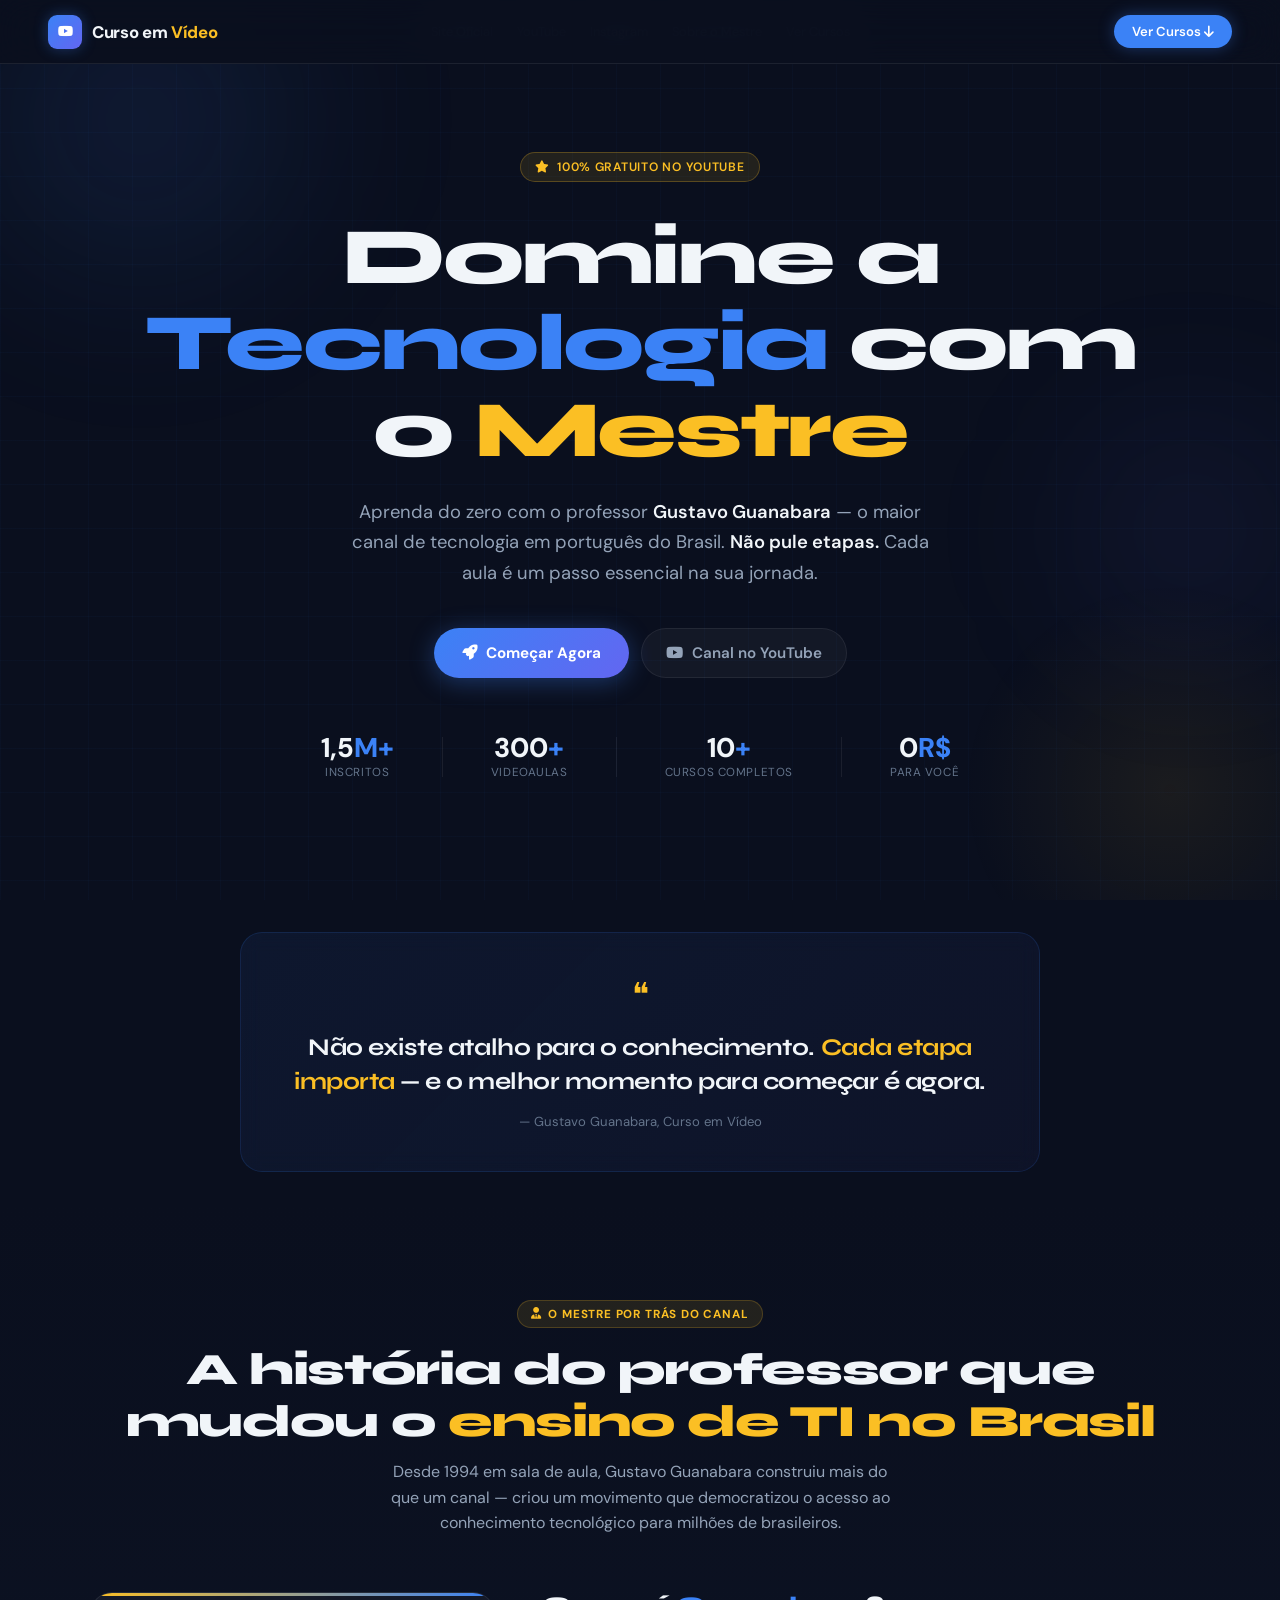
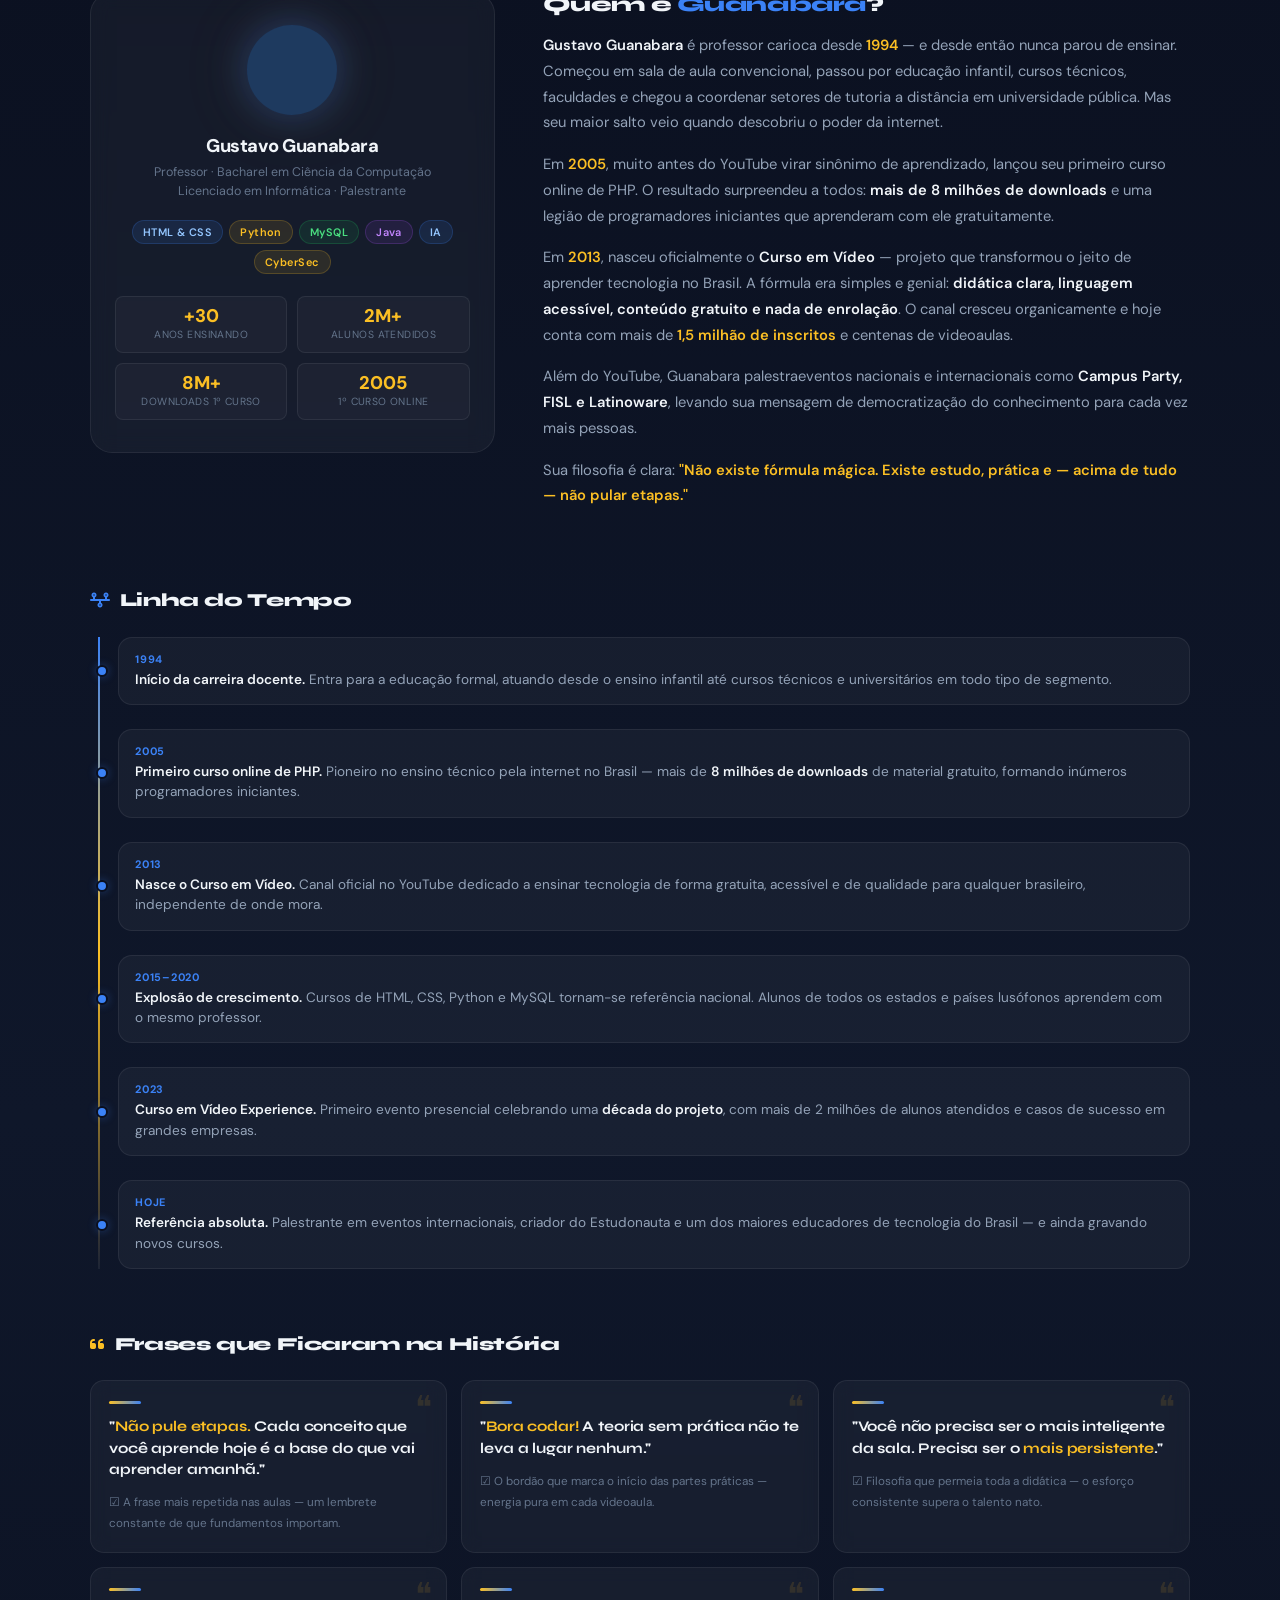
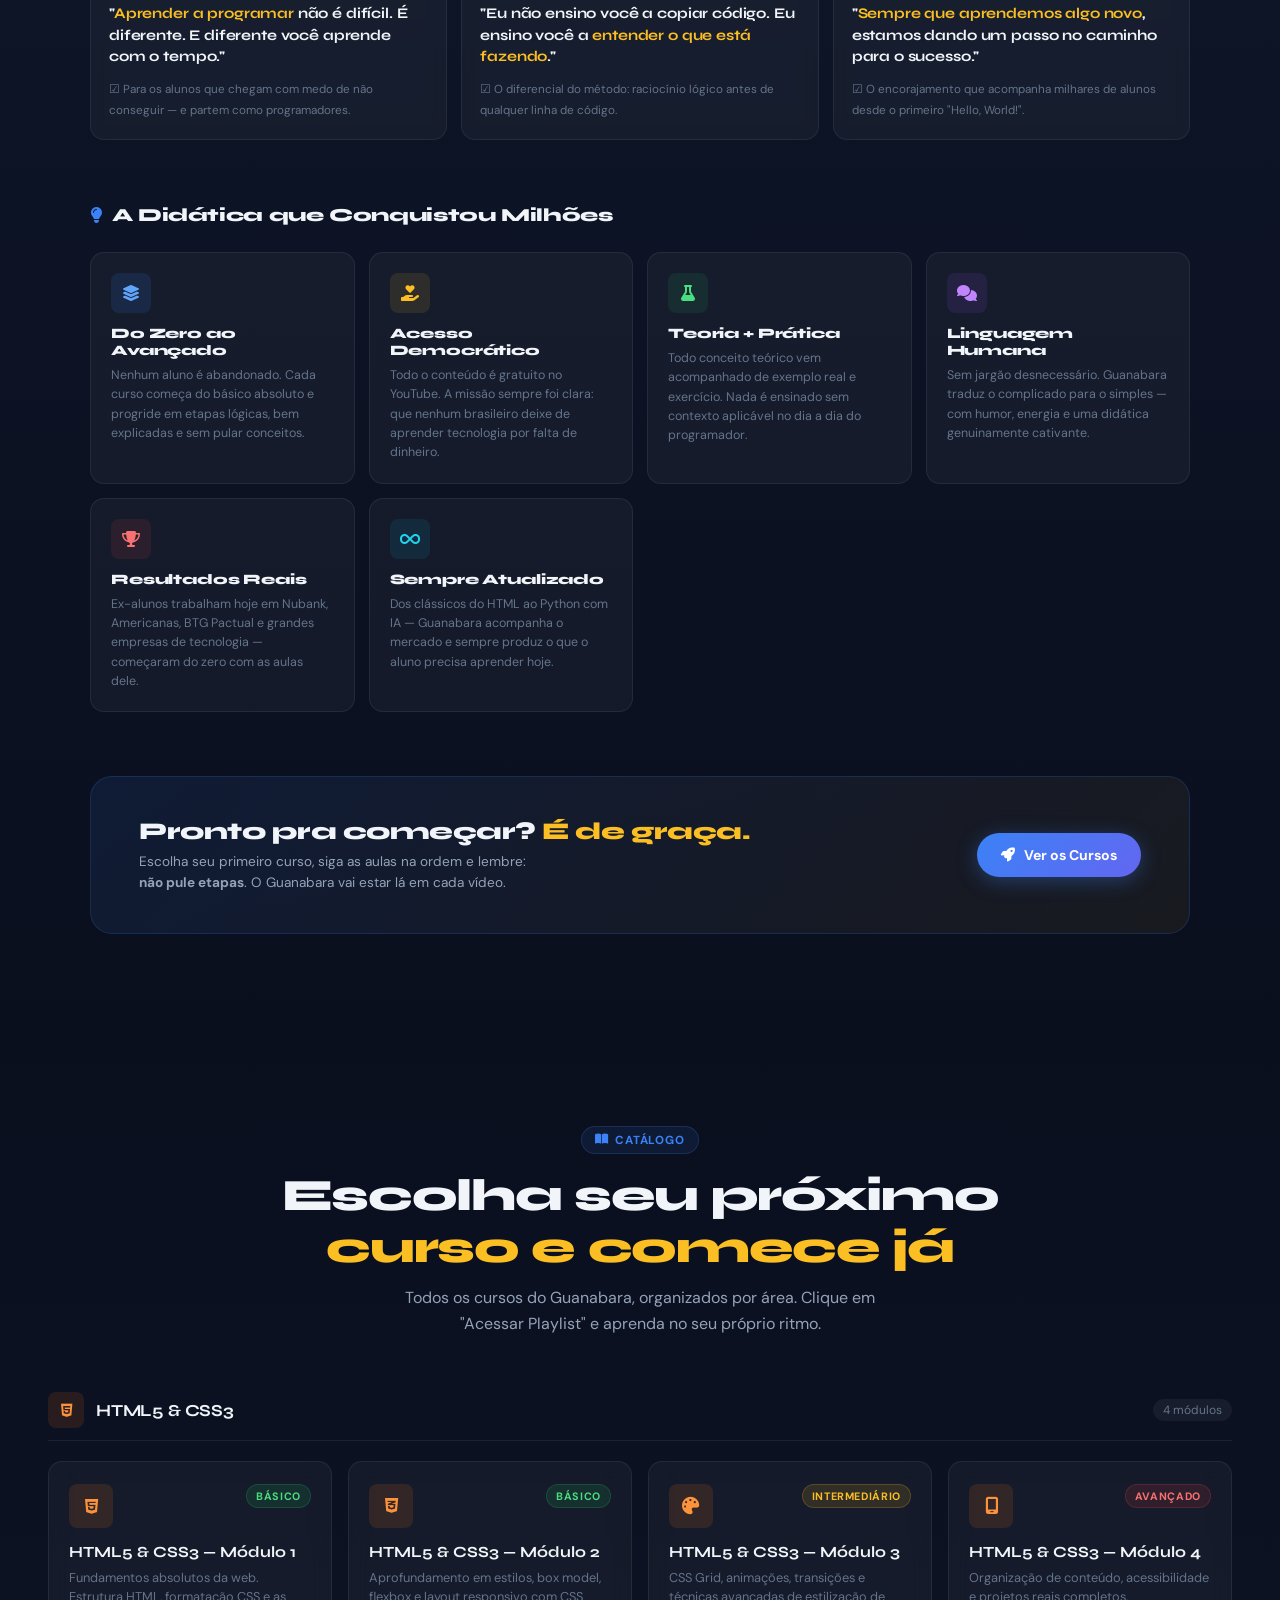
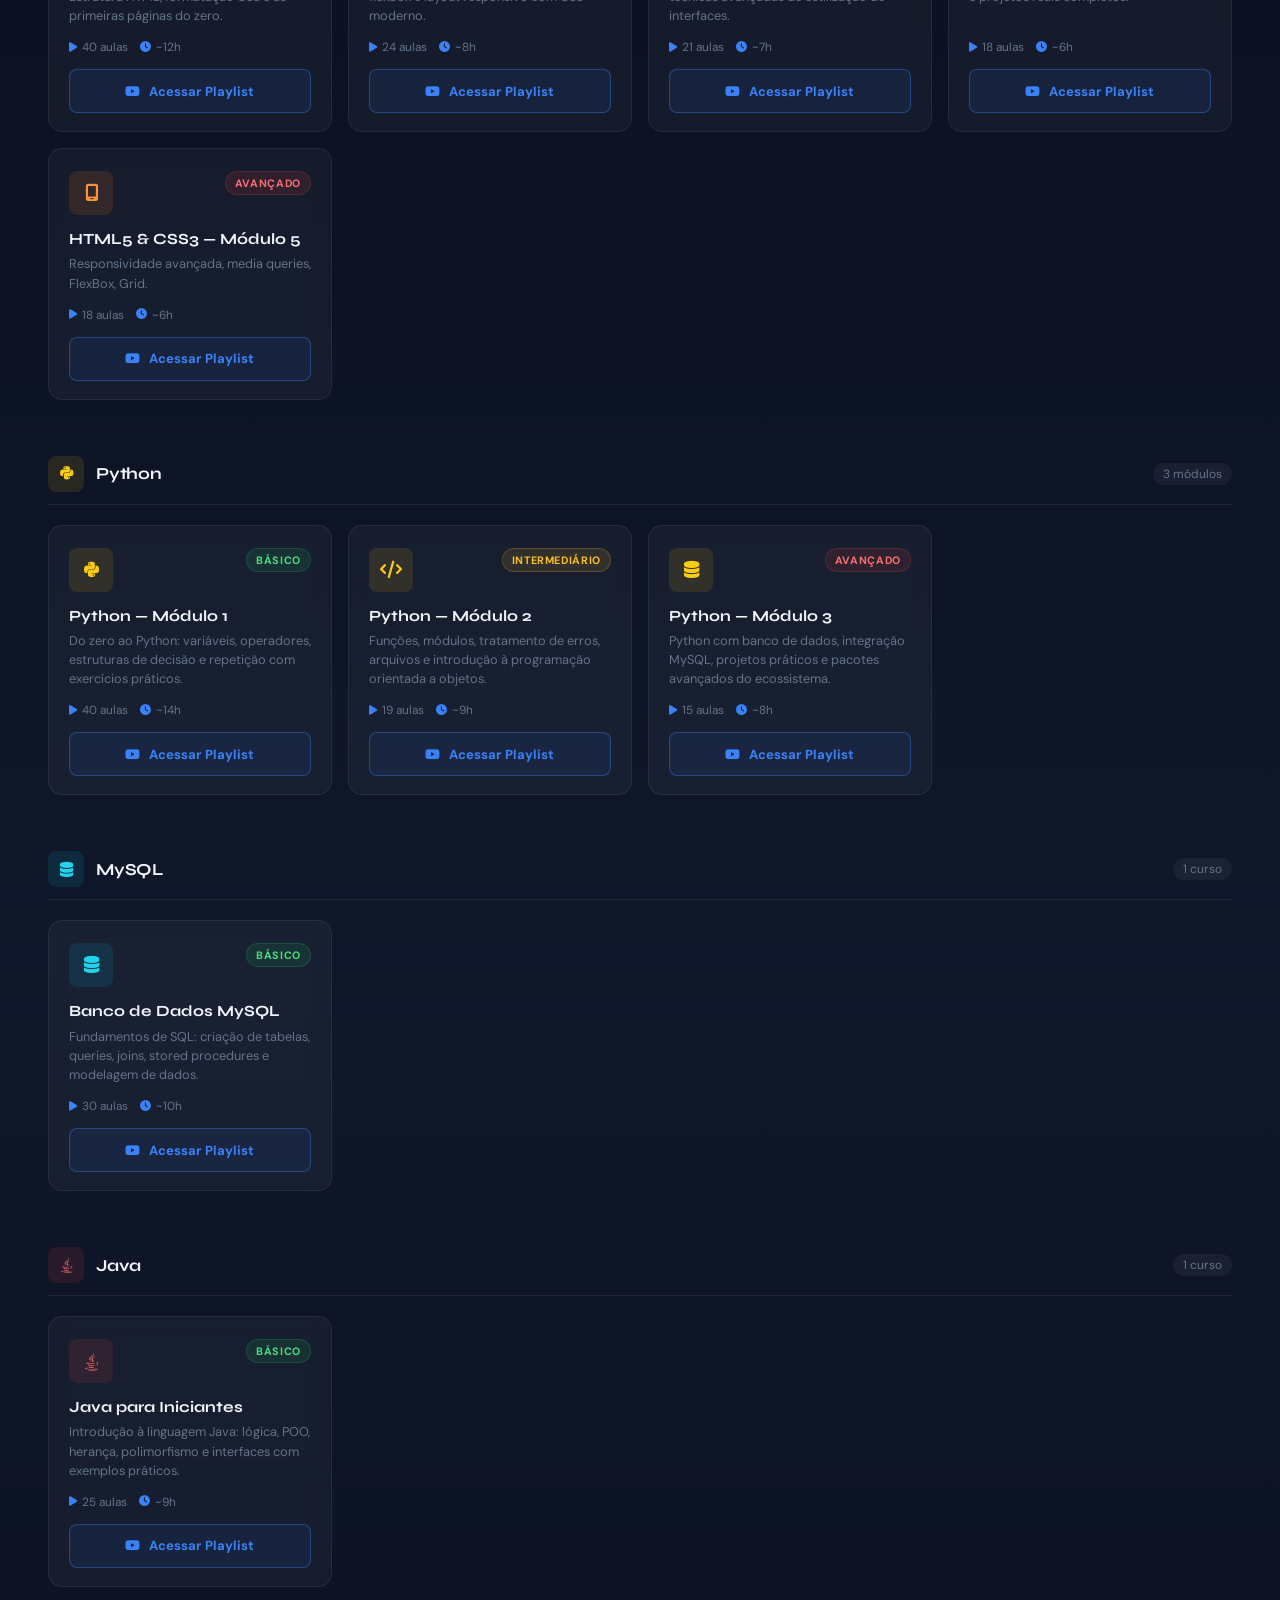
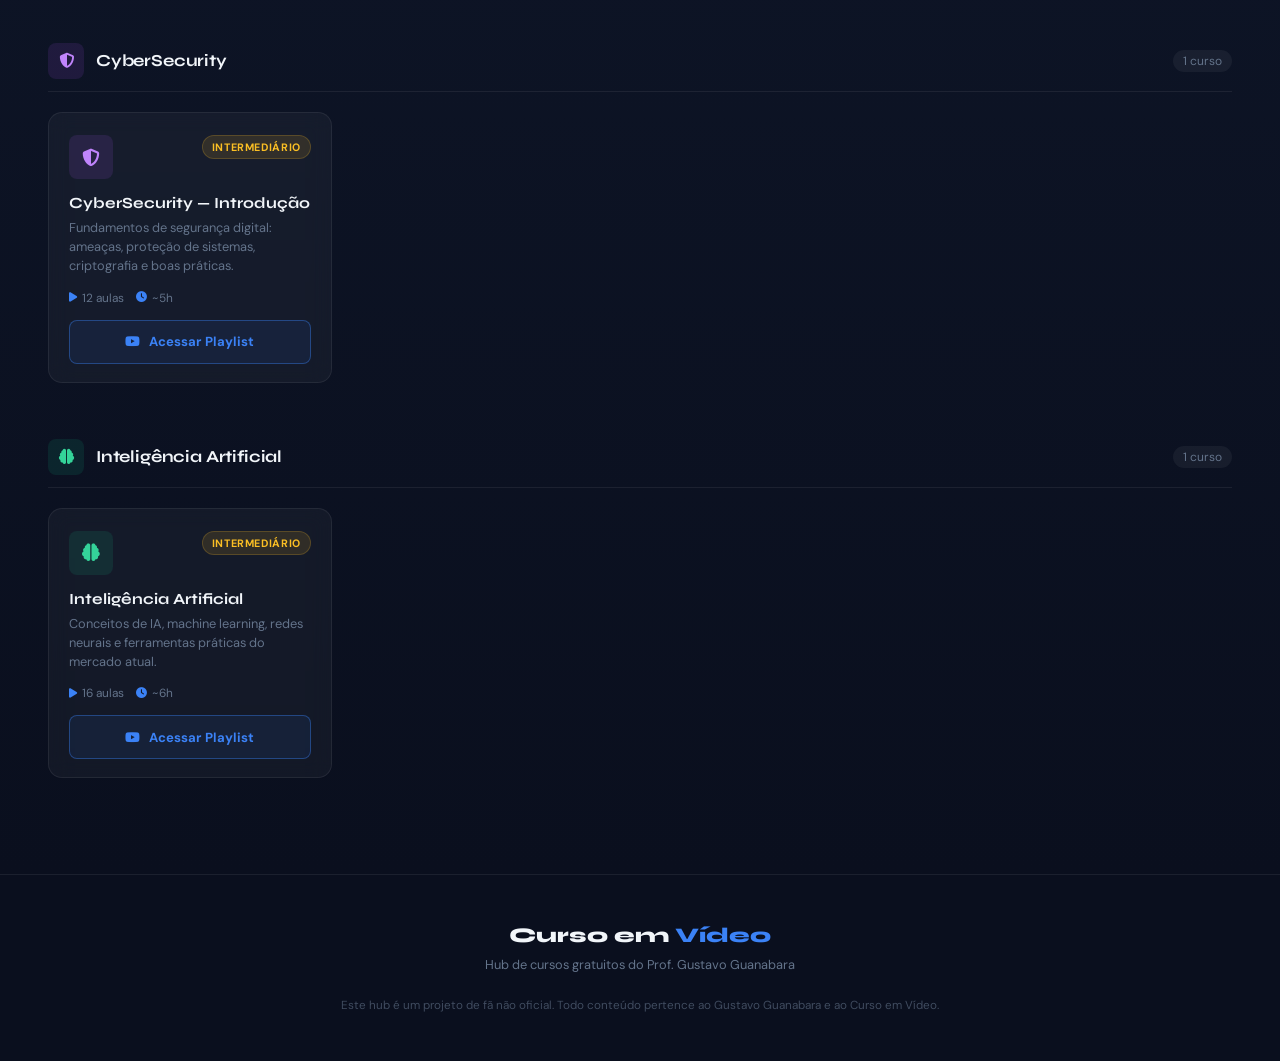
==== index.html @ 44c840dd "Gustavo Guanabara - Debug Page" ====
<!doctype html>
<html lang="pt-BR">
  <head>
    <meta charset="UTF-8" />
    <meta name="viewport" content="width=device-width, initial-scale=1.0" />
    <title>Curso em Vídeo — Gustavo Guanabara</title>
    <link
      href="https://fonts.googleapis.com/css2?family=Syne:wght@400;600;700;800&family=DM+Sans:wght@300;400;500;600&display=swap"
      rel="stylesheet"
    />
    <link
      rel="stylesheet"
      href="https://cdnjs.cloudflare.com/ajax/libs/font-awesome/6.5.0/css/all.min.css"
    />
    <link rel="stylesheet" href="guanabara.css" />
  </head>
  <body>
    <!-- ===== NAV ===== -->
    <nav role="banner" aria-label="Navegação principal">
      <div class="nav-logo" aria-label="Curso em Vídeo">
        <div class="logo-icon" aria-hidden="true">
          <i class="fa-brands fa-youtube"></i>
        </div>
        <span>Curso em <em>Vídeo</em></span>
      </div>
      <a href="#cursos" class="nav-cta" aria-label="Ver todos os cursos"
        >Ver Cursos <i class="fa-solid fa-arrow-down" aria-hidden="true"></i
      ></a>
    </nav>

    <!-- ===== HERO ===== -->
    <header class="hero" role="banner">
      <div class="orb orb-1" aria-hidden="true"></div>
      <div class="orb orb-2" aria-hidden="true"></div>

      <div class="hero-badge" aria-label="Conteúdo 100% gratuito">
        <i class="fa-solid fa-star" aria-hidden="true"></i> 100% Gratuito no
        YouTube
      </div>

      <h1 class="hero-title">
        Domine a<br />
        <span class="line-accent">Tecnologia</span> com<br />
        o <span class="line-gold">Mestre</span>
      </h1>

      <p class="hero-sub">
        Aprenda do zero com o professor <strong>Gustavo Guanabara</strong> — o
        maior canal de tecnologia em português do Brasil.
        <strong>Não pule etapas.</strong> Cada aula é um passo essencial na sua
        jornada.
      </p>

      <div class="hero-actions">
        <a
          href="#cursos"
          class="btn-primary"
          aria-label="Começar aprendizado agora"
        >
          <i class="fa-solid fa-rocket" aria-hidden="true"></i>
          Começar Agora
        </a>
        <a
          href="https://www.youtube.com/@CursoemVideo"
          target="_blank"
          rel="noopener noreferrer"
          class="btn-ghost"
          aria-label="Visitar canal no YouTube"
        >
          <i class="fa-brands fa-youtube" aria-hidden="true"></i>
          Canal no YouTube
        </a>
      </div>

      <div class="hero-stats" aria-label="Estatísticas do canal">
        <div class="stat">
          <span class="stat-num">1,5<span>M+</span></span>
          <span class="stat-label">Inscritos</span>
        </div>
        <div class="stat-divider" aria-hidden="true"></div>
        <div class="stat">
          <span class="stat-num">300<span>+</span></span>
          <span class="stat-label">Videoaulas</span>
        </div>
        <div class="stat-divider" aria-hidden="true"></div>
        <div class="stat">
          <span class="stat-num">10<span>+</span></span>
          <span class="stat-label">Cursos completos</span>
        </div>
        <div class="stat-divider" aria-hidden="true"></div>
        <div class="stat">
          <span class="stat-num">0<span>R$</span></span>
          <span class="stat-label">Para você</span>
        </div>
      </div>
    </header>

    <!-- ===== QUOTE ===== -->
    <section class="quote-section" aria-label="Citação inspiradora">
      <div class="quote-card reveal">
        <span class="quote-icon" aria-hidden="true">❝</span>
        <p class="quote-text">
          Não existe atalho para o conhecimento. <em>Cada etapa importa</em> — e
          o melhor momento para começar é agora.
        </p>
        <span class="quote-author">— Gustavo Guanabara, Curso em Vídeo</span>
      </div>
    </section>

    <!-- ===== SOBRE O MESTRE ===== -->
    <section
      id="sobre"
      class="sobre-section"
      aria-label="Sobre o Professor Gustavo Guanabara"
    >
      <div class="sobre-wrapper">
        <header class="section-header">
          <div class="section-tag section-tag-gold reveal">
            <i class="fa-solid fa-user-tie"></i> O Mestre por Trás do Canal
          </div>
          <h2 class="section-title reveal">
            A história do professor que<br />mudou o
            <em>ensino de TI no Brasil</em>
          </h2>
          <p class="section-desc reveal">
            Desde 1994 em sala de aula, Gustavo Guanabara construiu mais do que
            um canal — criou um movimento que democratizou o acesso ao
            conhecimento tecnológico para milhões de brasileiros.
          </p>
        </header>

        <!-- BIO GRID -->
        <div class="bio-grid">
          <div class="avatar-card reveal">
            <div class="avatar-circle" aria-hidden="true">
              <img
                src="https://avatars.githubusercontent.com/u/66076428?v=4"
                alt="Gustavo Guanabara"
                style="
                  width: 100%;
                  height: 100%;
                  object-fit: cover;
                  border-radius: 50%;
                  display: block;
                "
                onerror="
                  this.style.display = 'none';
                  this.parentElement.style.background = '#1e3a5f';
                "
              />
            </div>
            <div class="avatar-name">Gustavo Guanabara</div>
            <div class="avatar-role">
              Professor · Bacharel em Ciência da Computação<br />Licenciado em
              Informática · Palestrante
            </div>
            <div class="avatar-tags">
              <span class="tag-pill tag-blue">HTML &amp; CSS</span>
              <span class="tag-pill tag-gold">Python</span>
              <span class="tag-pill tag-green">MySQL</span>
              <span class="tag-pill tag-purple">Java</span>
              <span class="tag-pill tag-blue">IA</span>
              <span class="tag-pill tag-gold">CyberSec</span>
            </div>
            <div class="avatar-stats">
              <div class="astat">
                <div class="astat-num">+30</div>
                <div class="astat-label">anos ensinando</div>
              </div>
              <div class="astat">
                <div class="astat-num">2M+</div>
                <div class="astat-label">alunos atendidos</div>
              </div>
              <div class="astat">
                <div class="astat-num">8M+</div>
                <div class="astat-label">downloads 1º curso</div>
              </div>
              <div class="astat">
                <div class="astat-num">2005</div>
                <div class="astat-label">1º curso online</div>
              </div>
            </div>
          </div>

          <div class="bio-text reveal reveal-delay-1">
            <h3>Quem é <span>Guanabara</span>?</h3>
            <p>
              <strong>Gustavo Guanabara</strong> é professor carioca desde
              <em>1994</em> — e desde então nunca parou de ensinar. Começou em
              sala de aula convencional, passou por educação infantil, cursos
              técnicos, faculdades e chegou a coordenar setores de tutoria a
              distância em universidade pública. Mas seu maior salto veio quando
              descobriu o poder da internet.
            </p>
            <p>
              Em <em>2005</em>, muito antes do YouTube virar sinônimo de
              aprendizado, lançou seu primeiro curso online de PHP. O resultado
              surpreendeu a todos:
              <strong>mais de 8 milhões de downloads</strong> e uma legião de
              programadores iniciantes que aprenderam com ele gratuitamente.
            </p>
            <p>
              Em <em>2013</em>, nasceu oficialmente o
              <strong>Curso em Vídeo</strong> — projeto que transformou o jeito
              de aprender tecnologia no Brasil. A fórmula era simples e genial:
              <strong
                >didática clara, linguagem acessível, conteúdo gratuito e nada
                de enrolação</strong
              >. O canal cresceu organicamente e hoje conta com mais de
              <em>1,5 milhão de inscritos</em> e centenas de videoaulas.
            </p>
            <p>
              Além do YouTube, Guanabara palestraeventos nacionais e
              internacionais como
              <strong>Campus Party, FISL e Latinoware</strong>, levando sua
              mensagem de democratização do conhecimento para cada vez mais
              pessoas.
            </p>
            <p>
              Sua filosofia é clara:
              <em
                >"Não existe fórmula mágica. Existe estudo, prática e — acima de
                tudo — não pular etapas."</em
              >
            </p>
          </div>
        </div>

        <!-- TIMELINE -->
        <h3 class="sub-title reveal">
          <i class="fa-solid fa-timeline" style="color: var(--primary)"></i>
          Linha do Tempo
        </h3>
        <div class="timeline">
          <div class="tl-item reveal reveal-delay-1">
            <div class="tl-year">1994</div>
            <div class="tl-text">
              <strong>Início da carreira docente.</strong> Entra para a educação
              formal, atuando desde o ensino infantil até cursos técnicos e
              universitários em todo tipo de segmento.
            </div>
          </div>
          <div class="tl-item reveal reveal-delay-2">
            <div class="tl-year">2005</div>
            <div class="tl-text">
              <strong>Primeiro curso online de PHP.</strong> Pioneiro no ensino
              técnico pela internet no Brasil — mais de
              <strong>8 milhões de downloads</strong> de material gratuito,
              formando inúmeros programadores iniciantes.
            </div>
          </div>
          <div class="tl-item reveal reveal-delay-3">
            <div class="tl-year">2013</div>
            <div class="tl-text">
              <strong>Nasce o Curso em Vídeo.</strong> Canal oficial no YouTube
              dedicado a ensinar tecnologia de forma gratuita, acessível e de
              qualidade para qualquer brasileiro, independente de onde mora.
            </div>
          </div>
          <div class="tl-item reveal reveal-delay-4">
            <div class="tl-year">2015–2020</div>
            <div class="tl-text">
              <strong>Explosão de crescimento.</strong> Cursos de HTML, CSS,
              Python e MySQL tornam-se referência nacional. Alunos de todos os
              estados e países lusófonos aprendem com o mesmo professor.
            </div>
          </div>
          <div class="tl-item reveal reveal-delay-5">
            <div class="tl-year">2023</div>
            <div class="tl-text">
              <strong>Curso em Vídeo Experience.</strong> Primeiro evento
              presencial celebrando uma <strong>década do projeto</strong>, com
              mais de 2 milhões de alunos atendidos e casos de sucesso em
              grandes empresas.
            </div>
          </div>
          <div class="tl-item reveal">
            <div class="tl-year">Hoje</div>
            <div class="tl-text">
              <strong>Referência absoluta.</strong> Palestrante em eventos
              internacionais, criador do Estudonauta e um dos maiores educadores
              de tecnologia do Brasil — e ainda gravando novos cursos.
            </div>
          </div>
        </div>

        <!-- FRASES ICÔNICAS -->
        <h3 class="sub-title reveal">
          <i class="fa-solid fa-quote-left" style="color: var(--accent)"></i>
          Frases que Ficaram na História
        </h3>
        <div class="quotes-grid">
          <div class="quote-block reveal reveal-delay-1">
            <div class="quote-bar"></div>
            <p class="qtext">
              "<em>Não pule etapas.</em> Cada conceito que você aprende hoje é a
              base do que vai aprender amanhã."
            </p>
            <span class="qcontext"
              >☑ A frase mais repetida nas aulas — um lembrete constante de que
              fundamentos importam.</span
            >
          </div>
          <div class="quote-block reveal reveal-delay-2">
            <div class="quote-bar"></div>
            <p class="qtext">
              "<em>Bora codar!</em> A teoria sem prática não te leva a lugar
              nenhum."
            </p>
            <span class="qcontext"
              >☑ O bordão que marca o início das partes práticas — energia pura
              em cada videoaula.</span
            >
          </div>
          <div class="quote-block reveal reveal-delay-3">
            <div class="quote-bar"></div>
            <p class="qtext">
              "Você não precisa ser o mais inteligente da sala. Precisa ser o
              <em>mais persistente</em>."
            </p>
            <span class="qcontext"
              >☑ Filosofia que permeia toda a didática — o esforço consistente
              supera o talento nato.</span
            >
          </div>
          <div class="quote-block reveal reveal-delay-4">
            <div class="quote-bar"></div>
            <p class="qtext">
              "<em>Aprender a programar</em> não é difícil. É diferente. E
              diferente você aprende com o tempo."
            </p>
            <span class="qcontext"
              >☑ Para os alunos que chegam com medo de não conseguir — e partem
              como programadores.</span
            >
          </div>
          <div class="quote-block reveal reveal-delay-5">
            <div class="quote-bar"></div>
            <p class="qtext">
              "Eu não ensino você a copiar código. Eu ensino você a
              <em>entender o que está fazendo</em>."
            </p>
            <span class="qcontext"
              >☑ O diferencial do método: raciocínio lógico antes de qualquer
              linha de código.</span
            >
          </div>
          <div class="quote-block reveal">
            <div class="quote-bar"></div>
            <p class="qtext">
              "<em>Sempre que aprendemos algo novo</em>, estamos dando um passo
              no caminho para o sucesso."
            </p>
            <span class="qcontext"
              >☑ O encorajamento que acompanha milhares de alunos desde o
              primeiro "Hello, World!".</span
            >
          </div>
        </div>

        <!-- FILOSOFIA / PILARES -->
        <h3 class="sub-title reveal">
          <i class="fa-solid fa-lightbulb" style="color: var(--primary)"></i> A
          Didática que Conquistou Milhões
        </h3>
        <div class="filo-grid">
          <div class="filo-card reveal reveal-delay-1">
            <div class="filo-icon" style="background: rgba(59, 130, 246, 0.12)">
              <i class="fa-solid fa-layer-group" style="color: #60a5fa"></i>
            </div>
            <h4>Do Zero ao Avançado</h4>
            <p>
              Nenhum aluno é abandonado. Cada curso começa do básico absoluto e
              progride em etapas lógicas, bem explicadas e sem pular conceitos.
            </p>
          </div>
          <div class="filo-card reveal reveal-delay-2">
            <div class="filo-icon" style="background: rgba(251, 191, 36, 0.1)">
              <i
                class="fa-solid fa-hand-holding-heart"
                style="color: var(--accent)"
              ></i>
            </div>
            <h4>Acesso Democrático</h4>
            <p>
              Todo o conteúdo é gratuito no YouTube. A missão sempre foi clara:
              que nenhum brasileiro deixe de aprender tecnologia por falta de
              dinheiro.
            </p>
          </div>
          <div class="filo-card reveal reveal-delay-3">
            <div class="filo-icon" style="background: rgba(34, 197, 94, 0.1)">
              <i class="fa-solid fa-flask" style="color: #4ade80"></i>
            </div>
            <h4>Teoria + Prática</h4>
            <p>
              Todo conceito teórico vem acompanhado de exemplo real e exercício.
              Nada é ensinado sem contexto aplicável no dia a dia do
              programador.
            </p>
          </div>
          <div class="filo-card reveal reveal-delay-4">
            <div class="filo-icon" style="background: rgba(168, 85, 247, 0.1)">
              <i class="fa-solid fa-comments" style="color: #c084fc"></i>
            </div>
            <h4>Linguagem Humana</h4>
            <p>
              Sem jargão desnecessário. Guanabara traduz o complicado para o
              simples — com humor, energia e uma didática genuinamente
              cativante.
            </p>
          </div>
          <div class="filo-card reveal reveal-delay-5">
            <div class="filo-icon" style="background: rgba(239, 68, 68, 0.1)">
              <i class="fa-solid fa-trophy" style="color: #f87171"></i>
            </div>
            <h4>Resultados Reais</h4>
            <p>
              Ex-alunos trabalham hoje em Nubank, Americanas, BTG Pactual e
              grandes empresas de tecnologia — começaram do zero com as aulas
              dele.
            </p>
          </div>
          <div class="filo-card reveal">
            <div class="filo-icon" style="background: rgba(6, 182, 212, 0.1)">
              <i class="fa-solid fa-infinity" style="color: #22d3ee"></i>
            </div>
            <h4>Sempre Atualizado</h4>
            <p>
              Dos clássicos do HTML ao Python com IA — Guanabara acompanha o
              mercado e sempre produz o que o aluno precisa aprender hoje.
            </p>
          </div>
        </div>

        <!-- CTA STRIP -->
        <div class="cta-strip reveal">
          <div class="cta-strip-text">
            <h3>Pronto pra começar? <em>É de graça.</em></h3>
            <p>
              Escolha seu primeiro curso, siga as aulas na ordem e lembre:
              <strong>não pule etapas</strong>. O Guanabara vai estar lá em cada
              vídeo.
            </p>
          </div>
          <a href="#cursos" class="btn-cta">
            <i class="fa-solid fa-rocket"></i> Ver os Cursos
          </a>
        </div>
      </div>
    </section>

    <!-- ===== CURSOS ===== -->
    <main id="cursos" role="main">
      <section class="categories-section" aria-label="Catálogo de cursos">
        <div class="section-wrapper">
          <header class="section-header reveal">
            <div class="section-tag" aria-hidden="true">
              <i class="fa-solid fa-book-open"></i> Catálogo
            </div>
            <h2 class="section-title">
              Escolha seu próximo<br /><em>curso e comece já</em>
            </h2>
            <p class="section-desc">
              Todos os cursos do Guanabara, organizados por área. Clique em
              "Acessar Playlist" e aprenda no seu próprio ritmo.
            </p>
          </header>

          <!-- HTML & CSS -->
          <article
            class="category-group reveal"
            aria-label="Cursos de HTML5 e CSS3"
          >
            <div class="cat-header">
              <div
                class="cat-icon-wrap"
                style="background: rgba(249, 115, 22, 0.12)"
                aria-hidden="true"
              >
                <i class="fa-brands fa-html5" style="color: #fb923c"></i>
              </div>
              <span class="cat-name">HTML5 &amp; CSS3</span>
              <span class="cat-count">4 módulos</span>
            </div>
            <div class="courses-grid" role="list">
              <article
                class="course-card reveal reveal-delay-1"
                role="listitem"
              >
                <div class="card-top">
                  <div
                    class="card-icon"
                    style="background: rgba(249, 115, 22, 0.12)"
                    aria-hidden="true"
                  >
                    <i class="fa-brands fa-html5" style="color: #fb923c"></i>
                  </div>
                  <span
                    class="level-badge level-basico"
                    aria-label="Nível: Básico"
                    >Básico</span
                  >
                </div>
                <div class="card-body">
                  <h3 class="card-title">HTML5 &amp; CSS3 — Módulo 1</h3>
                  <p class="card-desc">
                    Fundamentos absolutos da web. Estrutura HTML, formatação CSS
                    e as primeiras páginas do zero.
                  </p>
                </div>
                <div class="card-meta">
                  <span class="meta-item"
                    ><i class="fa-solid fa-play" aria-hidden="true"></i> 40
                    aulas</span
                  ><span class="meta-item"
                    ><i class="fa-solid fa-clock" aria-hidden="true"></i>
                    ~12h</span
                  >
                </div>
                <a
                  href="https://www.youtube.com/playlist?list=PLHz_AreHm4dkZ9-atkcmcBaMZdmLHft8n"
                  target="_blank"
                  rel="noopener noreferrer"
                  class="btn-playlist"
                  aria-label="Acessar playlist módulo 1 HTML5 CSS3"
                  ><i class="fa-brands fa-youtube" aria-hidden="true"></i>
                  Acessar Playlist</a
                >
              </article>
              <article
                class="course-card reveal reveal-delay-2"
                role="listitem"
              >
                <div class="card-top">
                  <div
                    class="card-icon"
                    style="background: rgba(249, 115, 22, 0.12)"
                    aria-hidden="true"
                  >
                    <i class="fa-brands fa-css3-alt" style="color: #fb923c"></i>
                  </div>
                  <span class="level-badge level-basico">Básico</span>
                </div>
                <div class="card-body">
                  <h3 class="card-title">HTML5 &amp; CSS3 — Módulo 2</h3>
                  <p class="card-desc">
                    Aprofundamento em estilos, box model, flexbox e layout
                    responsivo com CSS moderno.
                  </p>
                </div>
                <div class="card-meta">
                  <span class="meta-item"
                    ><i class="fa-solid fa-play" aria-hidden="true"></i> 24
                    aulas</span
                  ><span class="meta-item"
                    ><i class="fa-solid fa-clock" aria-hidden="true"></i>
                    ~8h</span
                  >
                </div>
                <a
                  href="https://www.youtube.com/playlist?list=PLHz_AreHm4dlUpEXkY1AyVLQGcpSgVF8s"
                  target="_blank"
                  rel="noopener noreferrer"
                  class="btn-playlist"
                  ><i class="fa-brands fa-youtube" aria-hidden="true"></i>
                  Acessar Playlist</a
                >
              </article>
              <article
                class="course-card reveal reveal-delay-3"
                role="listitem"
              >
                <div class="card-top">
                  <div
                    class="card-icon"
                    style="background: rgba(249, 115, 22, 0.12)"
                    aria-hidden="true"
                  >
                    <i class="fa-solid fa-palette" style="color: #fb923c"></i>
                  </div>
                  <span class="level-badge level-intermediario"
                    >Intermediário</span
                  >
                </div>
                <div class="card-body">
                  <h3 class="card-title">HTML5 &amp; CSS3 — Módulo 3</h3>
                  <p class="card-desc">
                    CSS Grid, animações, transições e técnicas avançadas de
                    estilização de interfaces.
                  </p>
                </div>
                <div class="card-meta">
                  <span class="meta-item"
                    ><i class="fa-solid fa-play" aria-hidden="true"></i> 21
                    aulas</span
                  ><span class="meta-item"
                    ><i class="fa-solid fa-clock" aria-hidden="true"></i>
                    ~7h</span
                  >
                </div>
                <a
                  href="https://www.youtube.com/playlist?list=PLHz_AreHm4dmcAviDwiGgHbeEJToxbOpZ"
                  target="_blank"
                  rel="noopener noreferrer"
                  class="btn-playlist"
                  ><i class="fa-brands fa-youtube" aria-hidden="true"></i>
                  Acessar Playlist</a
                >
              </article>
              <article
                class="course-card reveal reveal-delay-4"
                role="listitem"
              >
                <div class="card-top">
                  <div
                    class="card-icon"
                    style="background: rgba(249, 115, 22, 0.12)"
                    aria-hidden="true"
                  >
                    <i
                      class="fa-solid fa-mobile-screen"
                      style="color: #fb923c"
                    ></i>
                  </div>
                  <span class="level-badge level-avancado">Avançado</span>
                </div>
                <div class="card-body">
                  <h3 class="card-title">HTML5 &amp; CSS3 — Módulo 4</h3>
                  <p class="card-desc">
                    Organização de conteúdo, acessibilidade e projetos reais
                    completos.
                  </p>
                </div>
                <div class="card-meta">
                  <span class="meta-item"
                    ><i class="fa-solid fa-play" aria-hidden="true"></i> 18
                    aulas</span
                  ><span class="meta-item"
                    ><i class="fa-solid fa-clock" aria-hidden="true"></i>
                    ~6h</span
                  >
                </div>
                <a
                  href="https://www.youtube.com/playlist?list=PLHz_AreHm4dkcVCk2Bn_fdVQ81Fkrh6WT"
                  target="_blank"
                  rel="noopener noreferrer"
                  class="btn-playlist"
                  ><i class="fa-brands fa-youtube" aria-hidden="true"></i>
                  Acessar Playlist</a
                >
              </article>
              <article
                class="course-card reveal reveal-delay-4"
                role="listitem"
              >
                <div class="card-top">
                  <div
                    class="card-icon"
                    style="background: rgba(249, 115, 22, 0.12)"
                    aria-hidden="true"
                  >
                    <i
                      class="fa-solid fa-mobile-screen"
                      style="color: #fb923c"
                    ></i>
                  </div>
                  <span class="level-badge level-avancado">Avançado</span>
                </div>
                <div class="card-body">
                  <h3 class="card-title">HTML5 &amp; CSS3 — Módulo 5</h3>
                  <p class="card-desc">
                    Responsividade avançada, media queries, FlexBox, Grid.
                  </p>
                </div>
                <div class="card-meta">
                  <span class="meta-item"
                    ><i class="fa-solid fa-play" aria-hidden="true"></i> 18
                    aulas</span
                  ><span class="meta-item"
                    ><i class="fa-solid fa-clock" aria-hidden="true"></i>
                    ~6h</span
                  >
                </div>
                <a
                  href="https://www.youtube.com/playlist?list=PLHz_AreHm4dn1bAtIJWFrugl5z2Ej_52d"
                  target="_blank"
                  rel="noopener noreferrer"
                  class="btn-playlist"
                  ><i class="fa-brands fa-youtube" aria-hidden="true"></i>
                  Acessar Playlist</a
                >
              </article>
            </div>
          </article>

          <!-- PYTHON -->
          <article class="category-group reveal" aria-label="Cursos de Python">
            <div class="cat-header">
              <div
                class="cat-icon-wrap"
                style="background: rgba(234, 179, 8, 0.12)"
                aria-hidden="true"
              >
                <i class="fa-brands fa-python" style="color: #facc15"></i>
              </div>
              <span class="cat-name">Python</span>
              <span class="cat-count">3 módulos</span>
            </div>
            <div class="courses-grid" role="list">
              <article
                class="course-card reveal reveal-delay-1"
                role="listitem"
              >
                <div class="card-top">
                  <div
                    class="card-icon"
                    style="background: rgba(234, 179, 8, 0.12)"
                    aria-hidden="true"
                  >
                    <i class="fa-brands fa-python" style="color: #facc15"></i>
                  </div>
                  <span class="level-badge level-basico">Básico</span>
                </div>
                <div class="card-body">
                  <h3 class="card-title">Python — Módulo 1</h3>
                  <p class="card-desc">
                    Do zero ao Python: variáveis, operadores, estruturas de
                    decisão e repetição com exercícios práticos.
                  </p>
                </div>
                <div class="card-meta">
                  <span class="meta-item"
                    ><i class="fa-solid fa-play" aria-hidden="true"></i> 40
                    aulas</span
                  ><span class="meta-item"
                    ><i class="fa-solid fa-clock" aria-hidden="true"></i>
                    ~14h</span
                  >
                </div>
                <a
                  href="https://www.youtube.com/playlist?list=PLHz_AreHm4dlKP6QQCekuIPky1CiwmdI6"
                  target="_blank"
                  rel="noopener noreferrer"
                  class="btn-playlist"
                  ><i class="fa-brands fa-youtube" aria-hidden="true"></i>
                  Acessar Playlist</a
                >
              </article>
              <article
                class="course-card reveal reveal-delay-2"
                role="listitem"
              >
                <div class="card-top">
                  <div
                    class="card-icon"
                    style="background: rgba(234, 179, 8, 0.12)"
                    aria-hidden="true"
                  >
                    <i class="fa-solid fa-code" style="color: #facc15"></i>
                  </div>
                  <span class="level-badge level-intermediario"
                    >Intermediário</span
                  >
                </div>
                <div class="card-body">
                  <h3 class="card-title">Python — Módulo 2</h3>
                  <p class="card-desc">
                    Funções, módulos, tratamento de erros, arquivos e introdução
                    à programação orientada a objetos.
                  </p>
                </div>
                <div class="card-meta">
                  <span class="meta-item"
                    ><i class="fa-solid fa-play" aria-hidden="true"></i> 19
                    aulas</span
                  ><span class="meta-item"
                    ><i class="fa-solid fa-clock" aria-hidden="true"></i>
                    ~9h</span
                  >
                </div>
                <a
                  href="https://www.youtube.com/playlist?list=PLHz_AreHm4dk_nZHmxxf_J0WRAqy5Czye"
                  target="_blank"
                  rel="noopener noreferrer"
                  class="btn-playlist"
                  ><i class="fa-brands fa-youtube" aria-hidden="true"></i>
                  Acessar Playlist</a
                >
              </article>
              <article
                class="course-card reveal reveal-delay-3"
                role="listitem"
              >
                <div class="card-top">
                  <div
                    class="card-icon"
                    style="background: rgba(234, 179, 8, 0.12)"
                    aria-hidden="true"
                  >
                    <i class="fa-solid fa-database" style="color: #facc15"></i>
                  </div>
                  <span class="level-badge level-avancado">Avançado</span>
                </div>
                <div class="card-body">
                  <h3 class="card-title">Python — Módulo 3</h3>
                  <p class="card-desc">
                    Python com banco de dados, integração MySQL, projetos
                    práticos e pacotes avançados do ecossistema.
                  </p>
                </div>
                <div class="card-meta">
                  <span class="meta-item"
                    ><i class="fa-solid fa-play" aria-hidden="true"></i> 15
                    aulas</span
                  ><span class="meta-item"
                    ><i class="fa-solid fa-clock" aria-hidden="true"></i>
                    ~8h</span
                  >
                </div>
                <a
                  href="https://www.youtube.com/playlist?list=PLHz_AreHm4dn_RXXoa3Ameh77f95Hgwv3"
                  target="_blank"
                  rel="noopener noreferrer"
                  class="btn-playlist"
                  ><i class="fa-brands fa-youtube" aria-hidden="true"></i>
                  Acessar Playlist</a
                >
              </article>
            </div>
          </article>

          <!-- MYSQL -->
          <article class="category-group reveal" aria-label="Curso de MySQL">
            <div class="cat-header">
              <div
                class="cat-icon-wrap"
                style="background: rgba(6, 182, 212, 0.12)"
                aria-hidden="true"
              >
                <i class="fa-solid fa-database" style="color: #22d3ee"></i>
              </div>
              <span class="cat-name">MySQL</span>
              <span class="cat-count">1 curso</span>
            </div>
            <div class="courses-grid" role="list">
              <article
                class="course-card reveal reveal-delay-1"
                role="listitem"
              >
                <div class="card-top">
                  <div
                    class="card-icon"
                    style="background: rgba(6, 182, 212, 0.12)"
                    aria-hidden="true"
                  >
                    <i class="fa-solid fa-database" style="color: #22d3ee"></i>
                  </div>
                  <span class="level-badge level-basico">Básico</span>
                </div>
                <div class="card-body">
                  <h3 class="card-title">Banco de Dados MySQL</h3>
                  <p class="card-desc">
                    Fundamentos de SQL: criação de tabelas, queries, joins,
                    stored procedures e modelagem de dados.
                  </p>
                </div>
                <div class="card-meta">
                  <span class="meta-item"
                    ><i class="fa-solid fa-play" aria-hidden="true"></i> 30
                    aulas</span
                  ><span class="meta-item"
                    ><i class="fa-solid fa-clock" aria-hidden="true"></i>
                    ~10h</span
                  >
                </div>
                <a
                  href="https://www.youtube.com/playlist?list=PLHz_AreHm4dkBs-795Dsgvau_ekxg8g1r"
                  target="_blank"
                  rel="noopener noreferrer"
                  class="btn-playlist"
                  ><i class="fa-brands fa-youtube" aria-hidden="true"></i>
                  Acessar Playlist</a
                >
              </article>
            </div>
          </article>

          <!-- JAVA -->
          <article class="category-group reveal" aria-label="Curso de Java">
            <div class="cat-header">
              <div
                class="cat-icon-wrap"
                style="background: rgba(239, 68, 68, 0.12)"
                aria-hidden="true"
              >
                <i class="fa-brands fa-java" style="color: #f87171"></i>
              </div>
              <span class="cat-name">Java</span>
              <span class="cat-count">1 curso</span>
            </div>
            <div class="courses-grid" role="list">
              <article
                class="course-card reveal reveal-delay-1"
                role="listitem"
              >
                <div class="card-top">
                  <div
                    class="card-icon"
                    style="background: rgba(239, 68, 68, 0.12)"
                    aria-hidden="true"
                  >
                    <i class="fa-brands fa-java" style="color: #f87171"></i>
                  </div>
                  <span class="level-badge level-basico">Básico</span>
                </div>
                <div class="card-body">
                  <h3 class="card-title">Java para Iniciantes</h3>
                  <p class="card-desc">
                    Introdução à linguagem Java: lógica, POO, herança,
                    polimorfismo e interfaces com exemplos práticos.
                  </p>
                </div>
                <div class="card-meta">
                  <span class="meta-item"
                    ><i class="fa-solid fa-play" aria-hidden="true"></i> 25
                    aulas</span
                  ><span class="meta-item"
                    ><i class="fa-solid fa-clock" aria-hidden="true"></i>
                    ~9h</span
                  >
                </div>
                <a
                  href="https://www.youtube.com/playlist?list=PLHz_AreHm4dkI2ZdjTwZA4mPMxWTfNSpR"
                  target="_blank"
                  rel="noopener noreferrer"
                  class="btn-playlist"
                  ><i class="fa-brands fa-youtube" aria-hidden="true"></i>
                  Acessar Playlist</a
                >
              </article>
            </div>
          </article>

          <!-- CYBERSECURITY -->
          <article
            class="category-group reveal"
            aria-label="Curso de Cybersegurança"
          >
            <div class="cat-header">
              <div
                class="cat-icon-wrap"
                style="background: rgba(168, 85, 247, 0.12)"
                aria-hidden="true"
              >
                <i class="fa-solid fa-shield-halved" style="color: #c084fc"></i>
              </div>
              <span class="cat-name">CyberSecurity</span>
              <span class="cat-count">1 curso</span>
            </div>
            <div class="courses-grid" role="list">
              <article
                class="course-card reveal reveal-delay-1"
                role="listitem"
              >
                <div class="card-top">
                  <div
                    class="card-icon"
                    style="background: rgba(168, 85, 247, 0.12)"
                    aria-hidden="true"
                  >
                    <i
                      class="fa-solid fa-shield-halved"
                      style="color: #c084fc"
                    ></i>
                  </div>
                  <span class="level-badge level-intermediario"
                    >Intermediário</span
                  >
                </div>
                <div class="card-body">
                  <h3 class="card-title">CyberSecurity — Introdução</h3>
                  <p class="card-desc">
                    Fundamentos de segurança digital: ameaças, proteção de
                    sistemas, criptografia e boas práticas.
                  </p>
                </div>
                <div class="card-meta">
                  <span class="meta-item"
                    ><i class="fa-solid fa-play" aria-hidden="true"></i> 12
                    aulas</span
                  ><span class="meta-item"
                    ><i class="fa-solid fa-clock" aria-hidden="true"></i>
                    ~5h</span
                  >
                </div>
                <a
                  href="https://www.youtube.com/playlist?list=PLHz_AreHm4dlaTyjolzCFC6IjLzO8O0XV"
                  target="_blank"
                  rel="noopener noreferrer"
                  class="btn-playlist"
                  ><i class="fa-brands fa-youtube" aria-hidden="true"></i>
                  Acessar Playlist</a
                >
              </article>
            </div>
          </article>

          <!-- IA -->
          <article
            class="category-group reveal"
            aria-label="Curso de Inteligência Artificial"
          >
            <div class="cat-header">
              <div
                class="cat-icon-wrap"
                style="background: rgba(16, 185, 129, 0.12)"
                aria-hidden="true"
              >
                <i class="fa-solid fa-brain" style="color: #34d399"></i>
              </div>
              <span class="cat-name">Inteligência Artificial</span>
              <span class="cat-count">1 curso</span>
            </div>
            <div class="courses-grid" role="list">
              <article
                class="course-card reveal reveal-delay-1"
                role="listitem"
              >
                <div class="card-top">
                  <div
                    class="card-icon"
                    style="background: rgba(16, 185, 129, 0.12)"
                    aria-hidden="true"
                  >
                    <i class="fa-solid fa-brain" style="color: #34d399"></i>
                  </div>
                  <span class="level-badge level-intermediario"
                    >Intermediário</span
                  >
                </div>
                <div class="card-body">
                  <h3 class="card-title">Inteligência Artificial</h3>
                  <p class="card-desc">
                    Conceitos de IA, machine learning, redes neurais e
                    ferramentas práticas do mercado atual.
                  </p>
                </div>
                <div class="card-meta">
                  <span class="meta-item"
                    ><i class="fa-solid fa-play" aria-hidden="true"></i> 16
                    aulas</span
                  ><span class="meta-item"
                    ><i class="fa-solid fa-clock" aria-hidden="true"></i>
                    ~6h</span
                  >
                </div>
                <a
                  href="https://www.youtube.com/playlist?list=PLHz_AreHm4dm24MhlWJYiR_Rm7TFtvs6S"
                  target="_blank"
                  rel="noopener noreferrer"
                  class="btn-playlist"
                  ><i class="fa-brands fa-youtube" aria-hidden="true"></i>
                  Acessar Playlist</a
                >
              </article>
            </div>
          </article>
        </div>
      </section>
    </main>

    <!-- ===== FOOTER ===== -->
    <footer>
      <p class="footer-logo">Curso em <span>Vídeo</span></p>
      <p class="footer-sub">
        Hub de cursos gratuitos do Prof. Gustavo Guanabara
      </p>
      <nav class="footer-links" aria-label="Links do rodapé">
        <a
          href="https://www.cursoemvideo.com"
          target="_blank"
          rel="noopener noreferrer"
          >Site Oficial</a
        >
        <a
          href="https://www.youtube.com/@CursoemVideo"
          target="_blank"
          rel="noopener noreferrer"
          >YouTube</a
        >
        <a
          href="https://www.instagram.com/gustavoguanabara"
          target="_blank"
          rel="noopener noreferrer"
          >Instagram</a
        >
        <a href="#sobre">Sobre o Mestre</a>
        <a href="#cursos">Ver Cursos</a>
      </nav>
      <p class="footer-copy">
        Este hub é um projeto de fã não oficial. Todo conteúdo pertence ao
        Gustavo Guanabara e ao Curso em Vídeo.
      </p>
    </footer>

    <script src="guanabara.js"></script>
  </body>
</html>
---- guanabara.css ----
/* ========== CSS VARIABLES ========== */
      :root {
        --bg-deep: #0a0f1e;
        --bg-main: #0f172a;
        --bg-card: rgba(255, 255, 255, 0.04);
        --bg-card-hover: rgba(59, 130, 246, 0.08);
        --primary: #3b82f6;
        --primary-glow: rgba(59, 130, 246, 0.35);
        --accent: #fbbf24;
        --accent-glow: rgba(251, 191, 36, 0.3);
        --text-primary: #f1f5f9;
        --text-secondary: #94a3b8;
        --text-muted: #64748b;
        --border: rgba(255, 255, 255, 0.07);
        --border-hover: rgba(59, 130, 246, 0.4);
        --border-accent: rgba(251, 191, 36, 0.2);
        --radius-sm: 8px;
        --radius-md: 14px;
        --radius-lg: 22px;
        --shadow-card:
          0 4px 24px rgba(0, 0, 0, 0.3), 0 1px 4px rgba(0, 0, 0, 0.2);
        --shadow-glow: 0 0 32px rgba(59, 130, 246, 0.18);
        --transition: all 0.25s cubic-bezier(0.4, 0, 0.2, 1);
        --font-display: "Syne", sans-serif;
        --font-body: "DM Sans", sans-serif;
      }

      /* ========== RESET & BASE ========== */
      *,
      *::before,
      *::after {
        box-sizing: border-box;
        margin: 0;
        padding: 0;
      }
      html {
        scroll-behavior: smooth;
        font-size: 16px;
      }
      body {
        font-family: var(--font-body);
        background: var(--bg-deep);
        color: var(--text-primary);
        overflow-x: hidden;
        min-height: 100vh;
      }
      img {
        max-width: 100%;
        display: block;
      }
      a {
        color: inherit;
        text-decoration: none;
      }

      /* ========== SCROLLBAR ========== */
      ::-webkit-scrollbar {
        width: 5px;
      }
      ::-webkit-scrollbar-track {
        background: var(--bg-deep);
      }
      ::-webkit-scrollbar-thumb {
        background: var(--primary);
        border-radius: 4px;
      }

      /* ========== FOCUS ========== */
      :focus-visible {
        outline: 2px solid var(--accent);
        outline-offset: 3px;
        border-radius: var(--radius-sm);
      }

      /* ========== BACKGROUND GRID ========== */
      body::before {
        content: "";
        position: fixed;
        inset: 0;
        background-image:
          linear-gradient(rgba(59, 130, 246, 0.03) 1px, transparent 1px),
          linear-gradient(90deg, rgba(59, 130, 246, 0.03) 1px, transparent 1px);
        background-size: 44px 44px;
        pointer-events: none;
        z-index: 0;
      }

      /* ========== NAV ========== */
      nav {
        position: fixed;
        top: 0;
        left: 0;
        right: 0;
        z-index: 100;
        display: flex;
        align-items: center;
        justify-content: space-between;
        padding: 0 clamp(1rem, 5vw, 3rem);
        height: 64px;
        background: rgba(10, 15, 30, 0.8);
        backdrop-filter: blur(18px);
        border-bottom: 1px solid var(--border);
        transition: background 0.3s ease;
      }
      .nav-logo {
        display: flex;
        align-items: center;
        gap: 10px;
        font-family: var(--font-body);
        font-weight: 800;
        font-size: 1.05rem;
        letter-spacing: -0.02em;
      }
      .nav-logo .logo-icon {
        width: 34px;
        height: 34px;
        background: linear-gradient(135deg, var(--primary), #6366f1);
        border-radius: 9px;
        display: flex;
        align-items: center;
        justify-content: center;
        font-size: 0.85rem;
        color: white;
        box-shadow: 0 0 14px var(--primary-glow);
      }
      .nav-logo span em {
        color: var(--accent);
        font-style: normal;
      }
      .nav-cta {
        background: var(--primary);
        color: white;
        padding: 8px 18px;
        border-radius: 50px;
        font-size: 0.82rem;
        font-weight: 600;
        transition: var(--transition);
        box-shadow: 0 0 16px var(--primary-glow);
        white-space: nowrap;
      }
      .nav-cta:hover {
        background: #2563eb;
        transform: translateY(-1px);
        box-shadow: 0 0 24px var(--primary-glow);
      }

      /* ========== HERO ========== */
      .hero {
        position: relative;
        min-height: 100svh;
        display: flex;
        flex-direction: column;
        align-items: center;
        justify-content: center;
        text-align: center;
        padding: 96px clamp(1rem, 6vw, 4rem) 4rem;
        overflow: hidden;
        z-index: 1;
      }
      .hero::after {
        content: "";
        position: absolute;
        bottom: -100px;
        right: -100px;
        width: 420px;
        height: 420px;
        background: radial-gradient(
          circle,
          rgba(251, 191, 36, 0.07) 0%,
          transparent 70%
        );
        pointer-events: none;
      }
      .orb {
        position: absolute;
        border-radius: 50%;
        pointer-events: none;
        filter: blur(70px);
      }
      .orb-1 {
        width: 480px;
        height: 480px;
        background: radial-gradient(
          circle,
          rgba(59, 130, 246, 0.13),
          transparent 70%
        );
        top: -120px;
        left: -100px;
        animation: float 8s ease-in-out infinite;
      }
      .orb-2 {
        width: 340px;
        height: 340px;
        background: radial-gradient(
          circle,
          rgba(99, 102, 241, 0.1),
          transparent 70%
        );
        top: 40%;
        right: -80px;
        animation: float 11s ease-in-out infinite reverse;
      }
      @keyframes float {
        0%,
        100% {
          transform: translateY(0);
        }
        50% {
          transform: translateY(-30px);
        }
      }
      .hero-badge {
        display: inline-flex;
        align-items: center;
        gap: 7px;
        background: rgba(251, 191, 36, 0.1);
        border: 1px solid rgba(251, 191, 36, 0.25);
        color: var(--accent);
        padding: 6px 14px;
        border-radius: 50px;
        font-size: 0.76rem;
        font-weight: 600;
        letter-spacing: 0.06em;
        text-transform: uppercase;
        margin-bottom: 2rem;
        animation: fadeSlideDown 0.7s ease both;
      }
      .hero-title {
        font-family: var(--font-display);
        font-size: clamp(2.2rem, 7vw, 5rem);
        font-weight: 800;
        line-height: 1.08;
        letter-spacing: -0.03em;
        margin-bottom: 1.5rem;
        animation: fadeSlideDown 0.8s 0.1s ease both;
      }
      .hero-title .line-accent {
        color: var(--primary);
      }
      .hero-title .line-gold {
        color: var(--accent);
      }
      .hero-sub {
        max-width: 580px;
        font-size: clamp(0.95rem, 2.5vw, 1.15rem);
        color: var(--text-secondary);
        line-height: 1.65;
        margin-bottom: 2.5rem;
        animation: fadeSlideDown 0.9s 0.2s ease both;
      }
      .hero-sub strong {
        color: var(--text-primary);
        font-weight: 600;
      }
      .hero-actions {
        display: flex;
        gap: 12px;
        flex-wrap: wrap;
        justify-content: center;
        animation: fadeSlideDown 1s 0.3s ease both;
      }
      .btn-primary {
        display: inline-flex;
        align-items: center;
        gap: 9px;
        background: linear-gradient(135deg, var(--primary) 0%, #6366f1 100%);
        color: white;
        padding: 14px 28px;
        border-radius: 50px;
        font-weight: 700;
        font-size: 0.95rem;
        border: none;
        cursor: pointer;
        transition: var(--transition);
        box-shadow: 0 4px 24px var(--primary-glow);
        min-height: 50px;
      }
      .btn-primary:hover {
        transform: translateY(-2px) scale(1.02);
        box-shadow: 0 8px 32px var(--primary-glow);
      }
      .btn-primary:active {
        transform: scale(0.97);
      }
      .btn-ghost {
        display: inline-flex;
        align-items: center;
        gap: 9px;
        background: var(--bg-card);
        color: var(--text-secondary);
        padding: 14px 24px;
        border-radius: 50px;
        font-weight: 600;
        font-size: 0.95rem;
        border: 1px solid var(--border);
        cursor: pointer;
        transition: var(--transition);
        min-height: 50px;
        backdrop-filter: blur(6px);
      }
      .btn-ghost:hover {
        border-color: var(--border-hover);
        color: var(--text-primary);
        transform: translateY(-2px);
      }
      .hero-stats {
        display: flex;
        gap: clamp(1.5rem, 4vw, 3rem);
        margin-top: 3.5rem;
        animation: fadeSlideDown 1.1s 0.4s ease both;
        flex-wrap: wrap;
        justify-content: center;
      }
      .stat {
        display: flex;
        flex-direction: column;
        align-items: center;
        gap: 3px;
      }
      .stat-num {
        font-family: var(--font-body);
        font-size: 1.7rem;
        font-weight: 800;
        color: var(--text-primary);
        line-height: 1;
      }
      .stat-num span {
        color: var(--primary);
      }
      .stat-label {
        font-size: 0.73rem;
        color: var(--text-muted);
        letter-spacing: 0.05em;
        text-transform: uppercase;
      }
      .stat-divider {
        width: 1px;
        height: 40px;
        background: var(--border);
        align-self: center;
      }

      /* ========== SHARED SECTION WRAPPER ========== */
      .section-wrapper {
        position: relative;
        z-index: 1;
        padding: clamp(3rem, 8vw, 6rem) clamp(1rem, 5vw, 3rem);
        max-width: 1280px;
        margin: 0 auto;
      }
      .section-header {
        text-align: center;
        margin-bottom: clamp(2rem, 5vw, 3.5rem);
      }
      .section-tag {
        display: inline-flex;
        align-items: center;
        gap: 6px;
        background: rgba(59, 130, 246, 0.1);
        border: 1px solid rgba(59, 130, 246, 0.2);
        color: var(--primary);
        padding: 5px 13px;
        border-radius: 50px;
        font-size: 0.73rem;
        font-weight: 700;
        letter-spacing: 0.07em;
        text-transform: uppercase;
        margin-bottom: 1rem;
      }
      .section-tag-gold {
        background: rgba(251, 191, 36, 0.1);
        border-color: var(--border-accent);
        color: var(--accent);
      }
      .section-title {
        font-family: var(--font-display);
        font-size: clamp(1.7rem, 4.5vw, 2.8rem);
        font-weight: 800;
        letter-spacing: -0.03em;
        line-height: 1.15;
        margin-bottom: 0.75rem;
      }
      .section-title em {
        font-style: normal;
        color: var(--accent);
      }
      .section-desc {
        color: var(--text-secondary);
        font-size: clamp(0.9rem, 2vw, 1rem);
        max-width: 520px;
        margin: 0 auto;
        line-height: 1.6;
      }

      /* ========== QUOTE ========== */
      .quote-section {
        position: relative;
        z-index: 1;
        padding: 2rem clamp(1rem, 5vw, 3rem);
      }
      .quote-card {
        max-width: 800px;
        margin: 0 auto;
        background: linear-gradient(
          135deg,
          rgba(59, 130, 246, 0.08),
          rgba(99, 102, 241, 0.05)
        );
        border: 1px solid rgba(59, 130, 246, 0.15);
        border-radius: var(--radius-lg);
        padding: clamp(1.5rem, 4vw, 2.5rem) clamp(1.5rem, 5vw, 3rem);
        text-align: center;
        backdrop-filter: blur(10px);
      }
      .quote-icon {
        font-size: 2rem;
        color: var(--accent);
        margin-bottom: 1rem;
        display: block;
      }
      .quote-text {
        font-family: var(--font-display);
        font-size: clamp(1.1rem, 3vw, 1.5rem);
        font-weight: 700;
        line-height: 1.4;
        letter-spacing: -0.02em;
        color: var(--text-primary);
        margin-bottom: 0.75rem;
      }
      .quote-text em {
        font-style: normal;
        color: var(--accent);
      }
      .quote-author {
        font-size: 0.82rem;
        color: var(--text-muted);
      }

      /* ========== SOBRE O MESTRE ========== */
      .sobre-section {
        position: relative;
        z-index: 1;
        background: linear-gradient(
          180deg,
          var(--bg-deep) 0%,
          var(--bg-main) 50%,
          var(--bg-deep) 100%
        );
        padding: clamp(3rem, 8vw, 6rem) clamp(1rem, 5vw, 3rem);
      }
      .sobre-wrapper {
        max-width: 1100px;
        margin: 0 auto;
      }

      .bio-grid {
        display: grid;
        grid-template-columns: 1fr 1.6fr;
        gap: clamp(1.5rem, 4vw, 3rem);
        align-items: start;
        margin-bottom: 4rem;
      }
      .avatar-card {
        background: var(--bg-card);
        border: 1px solid var(--border);
        border-radius: var(--radius-lg);
        padding: 2rem 1.5rem;
        text-align: center;
        backdrop-filter: blur(10px);
        position: relative;
        overflow: hidden;
      }
      .avatar-card::before {
        content: "";
        position: absolute;
        top: 0;
        left: 0;
        right: 0;
        height: 3px;
        background: linear-gradient(90deg, var(--accent), var(--primary));
      }
      .avatar-circle {
        width: 90px;
        height: 90px;
        margin: 0 auto 1.2rem;
        border-radius: 50%;
        background: linear-gradient(
          135deg,
          var(--primary) 0%,
          #6366f1 50%,
          var(--accent) 100%
        );
        display: flex;
        align-items: center;
        justify-content: center;
        font-size: 2.4rem;
        box-shadow:
          0 0 40px rgba(59, 130, 246, 0.3),
          0 0 80px rgba(251, 191, 36, 0.1);
        animation: pulse-glow 3s ease-in-out infinite;
      }
      @keyframes pulse-glow {
        0%,
        100% {
          box-shadow:
            0 0 30px rgba(59, 130, 246, 0.25),
            0 0 60px rgba(251, 191, 36, 0.08);
        }
        50% {
          box-shadow:
            0 0 50px rgba(59, 130, 246, 0.45),
            0 0 100px rgba(251, 191, 36, 0.15);
        }
      }
      .avatar-name {
        font-family: var(--font-body);
        font-size: 1.15rem;
        font-weight: 800;
        letter-spacing: -0.02em;
        margin-bottom: 0.3rem;
      }
      .avatar-role {
        font-size: 0.78rem;
        color: var(--text-muted);
        margin-bottom: 1.2rem;
        line-height: 1.5;
      }
      .avatar-tags {
        display: flex;
        flex-wrap: wrap;
        gap: 6px;
        justify-content: center;
      }
      .tag-pill {
        font-size: 0.68rem;
        font-weight: 600;
        padding: 4px 10px;
        border-radius: 50px;
        letter-spacing: 0.04em;
      }
      .tag-blue {
        background: rgba(59, 130, 246, 0.12);
        color: #93c5fd;
        border: 1px solid rgba(59, 130, 246, 0.2);
      }
      .tag-gold {
        background: rgba(251, 191, 36, 0.1);
        color: var(--accent);
        border: 1px solid rgba(251, 191, 36, 0.2);
      }
      .tag-green {
        background: rgba(34, 197, 94, 0.1);
        color: #4ade80;
        border: 1px solid rgba(34, 197, 94, 0.2);
      }
      .tag-purple {
        background: rgba(168, 85, 247, 0.1);
        color: #c084fc;
        border: 1px solid rgba(168, 85, 247, 0.2);
      }
      .avatar-stats {
        display: grid;
        grid-template-columns: 1fr 1fr;
        gap: 10px;
        margin-top: 1.4rem;
      }
      .astat {
        background: rgba(255, 255, 255, 0.03);
        border: 1px solid var(--border);
        border-radius: var(--radius-sm);
        padding: 10px 8px;
        text-align: center;
      }
      .astat-num {
        font-family: var(--font-body);
        font-size: 1.15rem;
        font-weight: 800;
        color: var(--accent);
        line-height: 1;
      }
      .astat-label {
        font-size: 0.65rem;
        color: var(--text-muted);
        margin-top: 3px;
        line-height: 1.3;
        text-transform: uppercase;
        letter-spacing: 0.04em;
      }

      .bio-text h3 {
        font-family: var(--font-display);
        font-size: 1.3rem;
        font-weight: 800;
        letter-spacing: -0.02em;
        margin-bottom: 1rem;
      }
      .bio-text h3 span {
        color: var(--primary);
      }
      .bio-text p {
        color: var(--text-secondary);
        font-size: 0.92rem;
        line-height: 1.75;
        margin-bottom: 1rem;
      }
      .bio-text p strong {
        color: var(--text-primary);
        font-weight: 600;
      }
      .bio-text p em {
        color: var(--accent);
        font-style: normal;
        font-weight: 600;
      }

      /* TIMELINE */
      .sub-title {
        font-family: var(--font-display);
        font-size: 1.15rem;
        font-weight: 800;
        letter-spacing: -0.02em;
        margin-bottom: 1.6rem;
        display: flex;
        align-items: center;
        gap: 10px;
      }
      .sub-title i {
        font-size: 1rem;
      }
      .timeline {
        position: relative;
        padding-left: 28px;
        margin-bottom: 4rem;
      }
      .timeline::before {
        content: "";
        position: absolute;
        left: 8px;
        top: 0;
        bottom: 0;
        width: 2px;
        background: linear-gradient(
          180deg,
          var(--primary) 0%,
          var(--accent) 50%,
          rgba(255, 255, 255, 0.06) 100%
        );
      }
      .tl-item {
        position: relative;
        margin-bottom: 1.5rem;
        padding: 14px 16px;
        background: var(--bg-card);
        border: 1px solid var(--border);
        border-radius: var(--radius-md);
        transition: var(--transition);
      }
      .tl-item:hover {
        border-color: rgba(59, 130, 246, 0.25);
        background: rgba(59, 130, 246, 0.05);
        transform: translateX(4px);
      }
      .tl-item::before {
        content: "";
        position: absolute;
        left: -23px;
        top: 50%;
        transform: translateY(-50%);
        width: 12px;
        height: 12px;
        border-radius: 50%;
        background: var(--primary);
        border: 2px solid var(--bg-deep);
        box-shadow: 0 0 8px var(--primary-glow);
      }
      .tl-year {
        font-size: 0.68rem;
        font-weight: 700;
        color: var(--primary);
        letter-spacing: 0.07em;
        text-transform: uppercase;
        margin-bottom: 4px;
      }
      .tl-text {
        font-size: 0.85rem;
        color: var(--text-secondary);
        line-height: 1.5;
      }
      .tl-text strong {
        color: var(--text-primary);
        font-weight: 600;
      }

      /* FRASES */
      .quotes-grid {
        display: grid;
        grid-template-columns: repeat(auto-fill, minmax(min(100%, 320px), 1fr));
        gap: 14px;
        margin-bottom: 4rem;
      }
      .quote-block {
        background: var(--bg-card);
        border: 1px solid var(--border);
        border-radius: var(--radius-md);
        padding: 20px 18px;
        position: relative;
        overflow: hidden;
        transition: var(--transition);
        backdrop-filter: blur(8px);
      }
      .quote-block::before {
        content: "❝";
        position: absolute;
        top: 10px;
        right: 14px;
        font-size: 2rem;
        color: rgba(251, 191, 36, 0.12);
        font-family: Georgia, serif;
        line-height: 1;
      }
      .quote-block:hover {
        border-color: rgba(251, 191, 36, 0.25);
        background: rgba(251, 191, 36, 0.04);
        transform: translateY(-3px);
        box-shadow: 0 8px 28px rgba(0, 0, 0, 0.25);
      }
      .quote-bar {
        width: 32px;
        height: 3px;
        border-radius: 2px;
        background: linear-gradient(90deg, var(--accent), var(--primary));
        margin-bottom: 12px;
      }
      .qtext {
        font-family: var(--font-display);
        font-size: 0.92rem;
        font-weight: 700;
        line-height: 1.45;
        letter-spacing: -0.01em;
        color: var(--text-primary);
        margin-bottom: 10px;
      }
      .qtext em {
        color: var(--accent);
        font-style: normal;
      }
      .qcontext {
        font-size: 0.73rem;
        color: var(--text-muted);
        line-height: 1.4;
      }

      /* FILOSOFIA */
      .filo-grid {
        display: grid;
        grid-template-columns: repeat(auto-fill, minmax(min(100%, 240px), 1fr));
        gap: 14px;
        margin-bottom: 4rem;
      }
      .filo-card {
        background: var(--bg-card);
        border: 1px solid var(--border);
        border-radius: var(--radius-md);
        padding: 20px;
        transition: var(--transition);
      }
      .filo-card:hover {
        border-color: var(--border-accent);
        background: rgba(251, 191, 36, 0.03);
        transform: translateY(-3px);
      }
      .filo-icon {
        width: 40px;
        height: 40px;
        border-radius: var(--radius-sm);
        display: flex;
        align-items: center;
        justify-content: center;
        font-size: 1rem;
        margin-bottom: 12px;
      }
      .filo-card h4 {
        font-family: var(--font-display);
        font-size: 0.9rem;
        font-weight: 800;
        letter-spacing: -0.01em;
        margin-bottom: 7px;
      }
      .filo-card p {
        font-size: 0.78rem;
        color: var(--text-muted);
        line-height: 1.55;
      }

      /* CTA STRIP */
      .cta-strip {
        background: linear-gradient(
          135deg,
          rgba(59, 130, 246, 0.1),
          rgba(251, 191, 36, 0.06)
        );
        border: 1px solid rgba(59, 130, 246, 0.18);
        border-radius: var(--radius-lg);
        padding: clamp(1.5rem, 4vw, 2.5rem) clamp(1.5rem, 5vw, 3rem);
        display: flex;
        flex-wrap: wrap;
        align-items: center;
        justify-content: space-between;
        gap: 1.5rem;
        margin-bottom: 0;
      }
      .cta-strip-text h3 {
        font-family: var(--font-display);
        font-size: clamp(1.1rem, 3vw, 1.5rem);
        font-weight: 800;
        letter-spacing: -0.02em;
        margin-bottom: 6px;
      }
      .cta-strip-text h3 em {
        font-style: normal;
        color: var(--accent);
      }
      .cta-strip-text p {
        font-size: 0.85rem;
        color: var(--text-secondary);
        line-height: 1.5;
        max-width: 400px;
      }
      .btn-cta {
        display: inline-flex;
        align-items: center;
        gap: 9px;
        background: linear-gradient(135deg, var(--primary), #6366f1);
        color: white;
        padding: 13px 24px;
        border-radius: 50px;
        font-weight: 700;
        font-size: 0.88rem;
        border: none;
        cursor: pointer;
        transition: var(--transition);
        white-space: nowrap;
        box-shadow: 0 4px 20px var(--primary-glow);
      }
      .btn-cta:hover {
        transform: translateY(-2px) scale(1.03);
        box-shadow: 0 8px 30px var(--primary-glow);
      }

      /* ========== COURSES SECTION ========== */
      .categories-section {
        background: linear-gradient(
          180deg,
          var(--bg-deep) 0%,
          var(--bg-main) 50%,
          var(--bg-deep) 100%
        );
      }
      .category-group {
        margin-bottom: 3.5rem;
      }
      .category-group:last-child {
        margin-bottom: 0;
      }
      .cat-header {
        display: flex;
        align-items: center;
        gap: 12px;
        margin-bottom: 1.25rem;
        padding-bottom: 0.75rem;
        border-bottom: 1px solid var(--border);
      }
      .cat-icon-wrap {
        width: 36px;
        height: 36px;
        border-radius: var(--radius-sm);
        display: flex;
        align-items: center;
        justify-content: center;
        font-size: 0.95rem;
        flex-shrink: 0;
      }
      .cat-name {
        font-family: var(--font-display);
        font-size: 1.05rem;
        font-weight: 700;
        letter-spacing: -0.01em;
      }
      .cat-count {
        margin-left: auto;
        font-size: 0.75rem;
        color: var(--text-muted);
        background: rgba(255, 255, 255, 0.05);
        padding: 3px 10px;
        border-radius: 50px;
      }
      .courses-grid {
        display: grid;
        grid-template-columns: repeat(auto-fill, minmax(min(100%, 280px), 1fr));
        gap: 16px;
      }

      /* COURSE CARD */
      .course-card {
        background: var(--bg-card);
        border: 1px solid var(--border);
        border-radius: var(--radius-md);
        padding: 22px 20px 18px;
        display: flex;
        flex-direction: column;
        gap: 14px;
        transition: var(--transition);
        backdrop-filter: blur(10px);
        position: relative;
        overflow: hidden;
        cursor: default;
      }
      .course-card::before {
        content: "";
        position: absolute;
        top: 0;
        left: 0;
        right: 0;
        height: 2px;
        background: linear-gradient(90deg, var(--primary), transparent);
        opacity: 0;
        transition: var(--transition);
      }
      .course-card:hover {
        background: var(--bg-card-hover);
        border-color: var(--border-hover);
        transform: translateY(-4px) scale(1.01);
        box-shadow: var(--shadow-card), var(--shadow-glow);
      }
      .course-card:hover::before {
        opacity: 1;
      }
      .card-top {
        display: flex;
        align-items: flex-start;
        justify-content: space-between;
        gap: 10px;
      }
      .card-icon {
        width: 44px;
        height: 44px;
        border-radius: var(--radius-sm);
        display: flex;
        align-items: center;
        justify-content: center;
        font-size: 1.1rem;
        flex-shrink: 0;
      }
      .level-badge {
        font-size: 0.67rem;
        font-weight: 700;
        letter-spacing: 0.06em;
        text-transform: uppercase;
        padding: 4px 9px;
        border-radius: 50px;
      }
      .level-basico {
        background: rgba(34, 197, 94, 0.12);
        color: #4ade80;
        border: 1px solid rgba(34, 197, 94, 0.2);
      }
      .level-intermediario {
        background: rgba(251, 191, 36, 0.12);
        color: var(--accent);
        border: 1px solid rgba(251, 191, 36, 0.2);
      }
      .level-avancado {
        background: rgba(239, 68, 68, 0.12);
        color: #f87171;
        border: 1px solid rgba(239, 68, 68, 0.2);
      }
      .card-body {
        flex: 1;
      }
      .card-title {
        font-family: var(--font-display);
        font-size: 0.97rem;
        font-weight: 700;
        color: var(--text-primary);
        margin-bottom: 5px;
        line-height: 1.3;
      }
      .card-desc {
        font-size: 0.8rem;
        color: var(--text-muted);
        line-height: 1.5;
      }
      .card-meta {
        display: flex;
        gap: 12px;
        flex-wrap: wrap;
      }
      .meta-item {
        display: flex;
        align-items: center;
        gap: 5px;
        font-size: 0.74rem;
        color: var(--text-muted);
      }
      .meta-item i {
        font-size: 0.68rem;
        color: var(--primary);
      }
      .btn-playlist {
        display: flex;
        align-items: center;
        justify-content: center;
        gap: 8px;
        width: 100%;
        padding: 11px 16px;
        border-radius: var(--radius-sm);
        font-size: 0.82rem;
        font-weight: 700;
        letter-spacing: 0.01em;
        border: 1px solid var(--border-hover);
        background: rgba(59, 130, 246, 0.08);
        color: var(--primary);
        cursor: pointer;
        transition: var(--transition);
        text-align: center;
        min-height: 44px;
      }
      .btn-playlist:hover {
        background: var(--primary);
        color: white;
        border-color: var(--primary);
        box-shadow: 0 4px 16px var(--primary-glow);
        transform: translateY(-1px);
      }
      .btn-playlist:active {
        transform: scale(0.97);
      }
      .btn-playlist.clicked {
        background: rgba(34, 197, 94, 0.15);
        border-color: rgba(34, 197, 94, 0.4);
        color: #4ade80;
      }

      /* ========== FOOTER ========== */
      footer {
        position: relative;
        z-index: 1;
        background: var(--bg-deep);
        border-top: 1px solid var(--border);
        padding: clamp(2rem, 5vw, 3rem) clamp(1rem, 5vw, 3rem);
        text-align: center;
      }
      .footer-logo {
        font-family: var(--font-display);
        font-size: 1.3rem;
        font-weight: 800;
        margin-bottom: 0.5rem;
      }
      .footer-logo span {
        color: var(--primary);
      }
      .footer-sub {
        font-size: 0.8rem;
        color: var(--text-muted);
        margin-bottom: 1.5rem;
      }
      .footer-links {
        display: flex;
        gap: 1.5rem;
        justify-content: center;
        flex-wrap: wrap;
        margin-bottom: 1.5rem;
      }
      .footer-links a {
        font-size: 0.8rem;
        color: var(--text-muted);
        transition: var(--transition);
      }
      .footer-links a:hover {
        color: var(--primary);
      }
      .footer-copy {
        font-size: 0.73rem;
        color: var(--text-muted);
        opacity: 0.6;
      }

      /* ========== SCROLL REVEAL ========== */
      .reveal {
        opacity: 0;
        transform: translateY(28px);
        transition:
          opacity 0.6s ease,
          transform 0.6s ease;
      }
      .reveal.visible {
        opacity: 1;
        transform: translateY(0);
      }
      .reveal-delay-1 {
        transition-delay: 0.08s;
      }
      .reveal-delay-2 {
        transition-delay: 0.16s;
      }
      .reveal-delay-3 {
        transition-delay: 0.24s;
      }
      .reveal-delay-4 {
        transition-delay: 0.32s;
      }
      .reveal-delay-5 {
        transition-delay: 0.4s;
      }

      @keyframes fadeSlideDown {
        from {
          opacity: 0;
          transform: translateY(-18px);
        }
        to {
          opacity: 1;
          transform: translateY(0);
        }
      }

      /* ========== RESPONSIVE ========== */
      @media (max-width: 700px) {
        .bio-grid {
          grid-template-columns: 1fr;
        }
      }
      @media (max-width: 480px) {
        .hero-stats {
          gap: 1rem;
        }
        .stat-divider {
          display: none;
        }
        nav .nav-cta {
          padding: 7px 13px;
          font-size: 0.77rem;
        }
        .courses-grid {
          grid-template-columns: 1fr;
        }
      }
      @media (min-width: 768px) {
        .courses-grid {
          grid-template-columns: repeat(auto-fill, minmax(260px, 1fr));
        }
      }
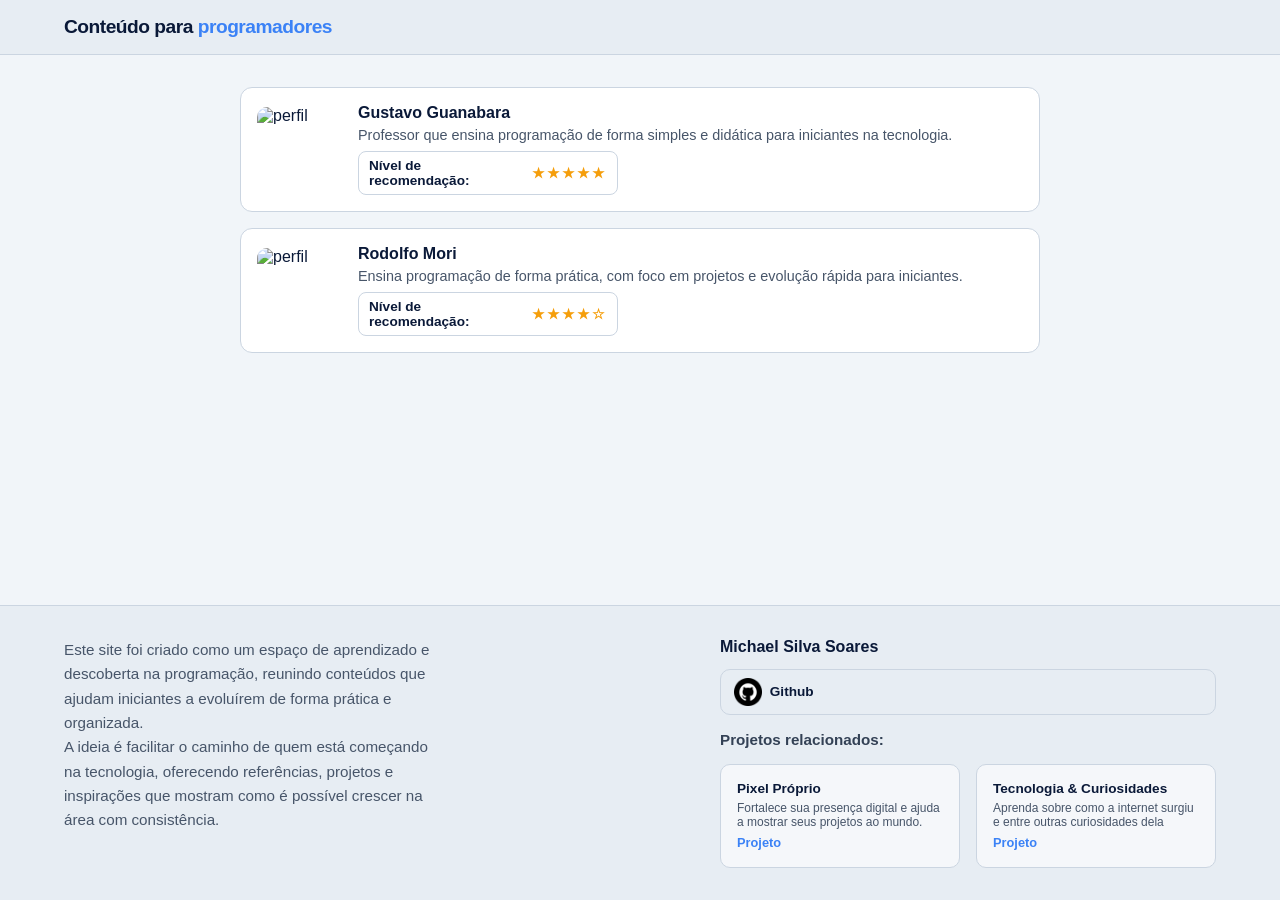
==== commit 7b43e91f: "fix: debug page" ====
--- a/index.html
+++ b/index.html
@@ -3,1107 +3,104 @@
   <head>
     <meta charset="UTF-8" />
     <meta name="viewport" content="width=device-width, initial-scale=1.0" />
-    <title>Curso em Vídeo — Gustavo Guanabara</title>
-    <link
-      href="https://fonts.googleapis.com/css2?family=Syne:wght@400;600;700;800&family=DM+Sans:wght@300;400;500;600&display=swap"
-      rel="stylesheet"
-    />
-    <link
-      rel="stylesheet"
-      href="https://cdnjs.cloudflare.com/ajax/libs/font-awesome/6.5.0/css/all.min.css"
-    />
-    <link rel="stylesheet" href="guanabara.css" />
+    <title>Blogs & Tecnologias</title>
+    <link rel="stylesheet" href="/assets/css/index.css" />
+    <link rel="shortcut icon" href="/assets/images/blogger.png" type="image/x-icon" />
   </head>
   <body>
-    <!-- ===== NAV ===== -->
-    <nav role="banner" aria-label="Navegação principal">
-      <div class="nav-logo" aria-label="Curso em Vídeo">
-        <div class="logo-icon" aria-hidden="true">
-          <i class="fa-brands fa-youtube"></i>
-        </div>
-        <span>Curso em <em>Vídeo</em></span>
-      </div>
-      <a href="#cursos" class="nav-cta" aria-label="Ver todos os cursos"
-        >Ver Cursos <i class="fa-solid fa-arrow-down" aria-hidden="true"></i
-      ></a>
-    </nav>
-
-    <!-- ===== HERO ===== -->
-    <header class="hero" role="banner">
-      <div class="orb orb-1" aria-hidden="true"></div>
-      <div class="orb orb-2" aria-hidden="true"></div>
-
-      <div class="hero-badge" aria-label="Conteúdo 100% gratuito">
-        <i class="fa-solid fa-star" aria-hidden="true"></i> 100% Gratuito no
-        YouTube
-      </div>
-
-      <h1 class="hero-title">
-        Domine a<br />
-        <span class="line-accent">Tecnologia</span> com<br />
-        o <span class="line-gold">Mestre</span>
-      </h1>
-
-      <p class="hero-sub">
-        Aprenda do zero com o professor <strong>Gustavo Guanabara</strong> — o
-        maior canal de tecnologia em português do Brasil.
-        <strong>Não pule etapas.</strong> Cada aula é um passo essencial na sua
-        jornada.
-      </p>
-
-      <div class="hero-actions">
-        <a
-          href="#cursos"
-          class="btn-primary"
-          aria-label="Começar aprendizado agora"
-        >
-          <i class="fa-solid fa-rocket" aria-hidden="true"></i>
-          Começar Agora
-        </a>
-        <a
-          href="https://www.youtube.com/@CursoemVideo"
-          target="_blank"
-          rel="noopener noreferrer"
-          class="btn-ghost"
-          aria-label="Visitar canal no YouTube"
-        >
-          <i class="fa-brands fa-youtube" aria-hidden="true"></i>
-          Canal no YouTube
-        </a>
-      </div>
-
-      <div class="hero-stats" aria-label="Estatísticas do canal">
-        <div class="stat">
-          <span class="stat-num">1,5<span>M+</span></span>
-          <span class="stat-label">Inscritos</span>
-        </div>
-        <div class="stat-divider" aria-hidden="true"></div>
-        <div class="stat">
-          <span class="stat-num">300<span>+</span></span>
-          <span class="stat-label">Videoaulas</span>
-        </div>
-        <div class="stat-divider" aria-hidden="true"></div>
-        <div class="stat">
-          <span class="stat-num">10<span>+</span></span>
-          <span class="stat-label">Cursos completos</span>
-        </div>
-        <div class="stat-divider" aria-hidden="true"></div>
-        <div class="stat">
-          <span class="stat-num">0<span>R$</span></span>
-          <span class="stat-label">Para você</span>
-        </div>
+    <header class="main-header">
+      <div class="logo">
+        <h3>Conteúdo para <span>programadores</span></h3>
       </div>
     </header>
 
-    <!-- ===== QUOTE ===== -->
-    <section class="quote-section" aria-label="Citação inspiradora">
-      <div class="quote-card reveal">
-        <span class="quote-icon" aria-hidden="true">❝</span>
-        <p class="quote-text">
-          Não existe atalho para o conhecimento. <em>Cada etapa importa</em> — e
-          o melhor momento para começar é agora.
-        </p>
-        <span class="quote-author">— Gustavo Guanabara, Curso em Vídeo</span>
-      </div>
+    <section class="main-section">
+      <main class="content">
+        <a href="/pages/guanabara.html" class="card">
+          <img
+            src="https://avatars.githubusercontent.com/u/66076428?v=4"
+            alt="perfil"
+          />
+          <div class="card-info">
+            <h4>Gustavo Guanabara</h4>
+            <p>
+              Professor que ensina programação de forma simples e didática para
+              iniciantes na tecnologia.
+            </p>
+            <div class="rating">
+              <span>Nível de recomendação:</span>
+              <span class="stars">★★★★★</span>
+            </div>
+          </div>
+        </a>
+
+        <a href="/pages/rodolfo.html" class="card">
+          <img
+            src="https://avatars.githubusercontent.com/u/47903440?v=4"
+            alt="perfil"
+          />
+          <div class="card-info">
+            <h4>Rodolfo Mori</h4>
+            <p>
+              Ensina programação de forma prática, com foco em projetos e
+              evolução rápida para iniciantes.
+            </p>
+            <div class="rating">
+              <span>Nível de recomendação:</span>
+              <span class="stars">★★★★☆</span>
+            </div>
+          </div>
+        </a>
+      </main>
     </section>
 
-    <!-- ===== SOBRE O MESTRE ===== -->
-    <section
-      id="sobre"
-      class="sobre-section"
-      aria-label="Sobre o Professor Gustavo Guanabara"
-    >
-      <div class="sobre-wrapper">
-        <header class="section-header">
-          <div class="section-tag section-tag-gold reveal">
-            <i class="fa-solid fa-user-tie"></i> O Mestre por Trás do Canal
-          </div>
-          <h2 class="section-title reveal">
-            A história do professor que<br />mudou o
-            <em>ensino de TI no Brasil</em>
-          </h2>
-          <p class="section-desc reveal">
-            Desde 1994 em sala de aula, Gustavo Guanabara construiu mais do que
-            um canal — criou um movimento que democratizou o acesso ao
-            conhecimento tecnológico para milhões de brasileiros.
-          </p>
-        </header>
+    <footer class="main-footer">
+      <div class="footer-intro">
+        <p>
+          Este site foi criado como um espaço de aprendizado e descoberta na
+          programação, reunindo conteúdos que ajudam iniciantes a evoluírem de
+          forma prática e organizada.
+        </p>
 
-        <!-- BIO GRID -->
-        <div class="bio-grid">
-          <div class="avatar-card reveal">
-            <div class="avatar-circle" aria-hidden="true">
-              <img
-                src="https://avatars.githubusercontent.com/u/66076428?v=4"
-                alt="Gustavo Guanabara"
-                style="
-                  width: 100%;
-                  height: 100%;
-                  object-fit: cover;
-                  border-radius: 50%;
-                  display: block;
-                "
-                onerror="
-                  this.style.display = 'none';
-                  this.parentElement.style.background = '#1e3a5f';
-                "
-              />
-            </div>
-            <div class="avatar-name">Gustavo Guanabara</div>
-            <div class="avatar-role">
-              Professor · Bacharel em Ciência da Computação<br />Licenciado em
-              Informática · Palestrante
-            </div>
-            <div class="avatar-tags">
-              <span class="tag-pill tag-blue">HTML &amp; CSS</span>
-              <span class="tag-pill tag-gold">Python</span>
-              <span class="tag-pill tag-green">MySQL</span>
-              <span class="tag-pill tag-purple">Java</span>
-              <span class="tag-pill tag-blue">IA</span>
-              <span class="tag-pill tag-gold">CyberSec</span>
-            </div>
-            <div class="avatar-stats">
-              <div class="astat">
-                <div class="astat-num">+30</div>
-                <div class="astat-label">anos ensinando</div>
-              </div>
-              <div class="astat">
-                <div class="astat-num">2M+</div>
-                <div class="astat-label">alunos atendidos</div>
-              </div>
-              <div class="astat">
-                <div class="astat-num">8M+</div>
-                <div class="astat-label">downloads 1º curso</div>
-              </div>
-              <div class="astat">
-                <div class="astat-num">2005</div>
-                <div class="astat-label">1º curso online</div>
-              </div>
-            </div>
-          </div>
+        <p>
+          A ideia é facilitar o caminho de quem está começando na tecnologia,
+          oferecendo referências, projetos e inspirações que mostram como é
+          possível crescer na área com consistência.
+        </p>
+      </div>
 
-          <div class="bio-text reveal reveal-delay-1">
-            <h3>Quem é <span>Guanabara</span>?</h3>
+      <div class="footer-center">
+        <aside class="bloco-apresentation">
+          <h4>Michael Silva Soares</h4>
+
+          <a href="https://github.com/michael-PSTL" target="_blank" rel="noopener noreferrer" class="github">
+            <img src="/assets/images/github.png" alt="Github" />
+            <span>Github</span>
+          </a>
+        </aside>
+
+        <h4 class="projects-title">Projetos relacionados:</h4>
+
+        <div class="bloco-aside">
+          <a href="https://pixelproprio.netlify.app/" target="_blank" class="info-box">
+            <h3>Pixel Próprio</h3>
             <p>
-              <strong>Gustavo Guanabara</strong> é professor carioca desde
-              <em>1994</em> — e desde então nunca parou de ensinar. Começou em
-              sala de aula convencional, passou por educação infantil, cursos
-              técnicos, faculdades e chegou a coordenar setores de tutoria a
-              distância em universidade pública. Mas seu maior salto veio quando
-              descobriu o poder da internet.
+              Fortalece sua presença digital e ajuda a mostrar seus projetos ao
+              mundo.
             </p>
+            <span class="badge">Projeto</span>
+          </a>
+
+          <a href="https://curiosidadestecnologicas.netlify.app/" target="_blank" class="info-box">
+            <h3>Tecnologia & Curiosidades</h3>
             <p>
-              Em <em>2005</em>, muito antes do YouTube virar sinônimo de
-              aprendizado, lançou seu primeiro curso online de PHP. O resultado
-              surpreendeu a todos:
-              <strong>mais de 8 milhões de downloads</strong> e uma legião de
-              programadores iniciantes que aprenderam com ele gratuitamente.
+              Aprenda sobre como a internet surgiu e entre outras curiosidades 
+              dela
             </p>
-            <p>
-              Em <em>2013</em>, nasceu oficialmente o
-              <strong>Curso em Vídeo</strong> — projeto que transformou o jeito
-              de aprender tecnologia no Brasil. A fórmula era simples e genial:
-              <strong
-                >didática clara, linguagem acessível, conteúdo gratuito e nada
-                de enrolação</strong
-              >. O canal cresceu organicamente e hoje conta com mais de
-              <em>1,5 milhão de inscritos</em> e centenas de videoaulas.
-            </p>
-            <p>
-              Além do YouTube, Guanabara palestraeventos nacionais e
-              internacionais como
-              <strong>Campus Party, FISL e Latinoware</strong>, levando sua
-              mensagem de democratização do conhecimento para cada vez mais
-              pessoas.
-            </p>
-            <p>
-              Sua filosofia é clara:
-              <em
-                >"Não existe fórmula mágica. Existe estudo, prática e — acima de
-                tudo — não pular etapas."</em
-              >
-            </p>
-          </div>
-        </div>
-
-        <!-- TIMELINE -->
-        <h3 class="sub-title reveal">
-          <i class="fa-solid fa-timeline" style="color: var(--primary)"></i>
-          Linha do Tempo
-        </h3>
-        <div class="timeline">
-          <div class="tl-item reveal reveal-delay-1">
-            <div class="tl-year">1994</div>
-            <div class="tl-text">
-              <strong>Início da carreira docente.</strong> Entra para a educação
-              formal, atuando desde o ensino infantil até cursos técnicos e
-              universitários em todo tipo de segmento.
-            </div>
-          </div>
-          <div class="tl-item reveal reveal-delay-2">
-            <div class="tl-year">2005</div>
-            <div class="tl-text">
-              <strong>Primeiro curso online de PHP.</strong> Pioneiro no ensino
-              técnico pela internet no Brasil — mais de
-              <strong>8 milhões de downloads</strong> de material gratuito,
-              formando inúmeros programadores iniciantes.
-            </div>
-          </div>
-          <div class="tl-item reveal reveal-delay-3">
-            <div class="tl-year">2013</div>
-            <div class="tl-text">
-              <strong>Nasce o Curso em Vídeo.</strong> Canal oficial no YouTube
-              dedicado a ensinar tecnologia de forma gratuita, acessível e de
-              qualidade para qualquer brasileiro, independente de onde mora.
-            </div>
-          </div>
-          <div class="tl-item reveal reveal-delay-4">
-            <div class="tl-year">2015–2020</div>
-            <div class="tl-text">
-              <strong>Explosão de crescimento.</strong> Cursos de HTML, CSS,
-              Python e MySQL tornam-se referência nacional. Alunos de todos os
-              estados e países lusófonos aprendem com o mesmo professor.
-            </div>
-          </div>
-          <div class="tl-item reveal reveal-delay-5">
-            <div class="tl-year">2023</div>
-            <div class="tl-text">
-              <strong>Curso em Vídeo Experience.</strong> Primeiro evento
-              presencial celebrando uma <strong>década do projeto</strong>, com
-              mais de 2 milhões de alunos atendidos e casos de sucesso em
-              grandes empresas.
-            </div>
-          </div>
-          <div class="tl-item reveal">
-            <div class="tl-year">Hoje</div>
-            <div class="tl-text">
-              <strong>Referência absoluta.</strong> Palestrante em eventos
-              internacionais, criador do Estudonauta e um dos maiores educadores
-              de tecnologia do Brasil — e ainda gravando novos cursos.
-            </div>
-          </div>
-        </div>
-
-        <!-- FRASES ICÔNICAS -->
-        <h3 class="sub-title reveal">
-          <i class="fa-solid fa-quote-left" style="color: var(--accent)"></i>
-          Frases que Ficaram na História
-        </h3>
-        <div class="quotes-grid">
-          <div class="quote-block reveal reveal-delay-1">
-            <div class="quote-bar"></div>
-            <p class="qtext">
-              "<em>Não pule etapas.</em> Cada conceito que você aprende hoje é a
-              base do que vai aprender amanhã."
-            </p>
-            <span class="qcontext"
-              >☑ A frase mais repetida nas aulas — um lembrete constante de que
-              fundamentos importam.</span
-            >
-          </div>
-          <div class="quote-block reveal reveal-delay-2">
-            <div class="quote-bar"></div>
-            <p class="qtext">
-              "<em>Bora codar!</em> A teoria sem prática não te leva a lugar
-              nenhum."
-            </p>
-            <span class="qcontext"
-              >☑ O bordão que marca o início das partes práticas — energia pura
-              em cada videoaula.</span
-            >
-          </div>
-          <div class="quote-block reveal reveal-delay-3">
-            <div class="quote-bar"></div>
-            <p class="qtext">
-              "Você não precisa ser o mais inteligente da sala. Precisa ser o
-              <em>mais persistente</em>."
-            </p>
-            <span class="qcontext"
-              >☑ Filosofia que permeia toda a didática — o esforço consistente
-              supera o talento nato.</span
-            >
-          </div>
-          <div class="quote-block reveal reveal-delay-4">
-            <div class="quote-bar"></div>
-            <p class="qtext">
-              "<em>Aprender a programar</em> não é difícil. É diferente. E
-              diferente você aprende com o tempo."
-            </p>
-            <span class="qcontext"
-              >☑ Para os alunos que chegam com medo de não conseguir — e partem
-              como programadores.</span
-            >
-          </div>
-          <div class="quote-block reveal reveal-delay-5">
-            <div class="quote-bar"></div>
-            <p class="qtext">
-              "Eu não ensino você a copiar código. Eu ensino você a
-              <em>entender o que está fazendo</em>."
-            </p>
-            <span class="qcontext"
-              >☑ O diferencial do método: raciocínio lógico antes de qualquer
-              linha de código.</span
-            >
-          </div>
-          <div class="quote-block reveal">
-            <div class="quote-bar"></div>
-            <p class="qtext">
-              "<em>Sempre que aprendemos algo novo</em>, estamos dando um passo
-              no caminho para o sucesso."
-            </p>
-            <span class="qcontext"
-              >☑ O encorajamento que acompanha milhares de alunos desde o
-              primeiro "Hello, World!".</span
-            >
-          </div>
-        </div>
-
-        <!-- FILOSOFIA / PILARES -->
-        <h3 class="sub-title reveal">
-          <i class="fa-solid fa-lightbulb" style="color: var(--primary)"></i> A
-          Didática que Conquistou Milhões
-        </h3>
-        <div class="filo-grid">
-          <div class="filo-card reveal reveal-delay-1">
-            <div class="filo-icon" style="background: rgba(59, 130, 246, 0.12)">
-              <i class="fa-solid fa-layer-group" style="color: #60a5fa"></i>
-            </div>
-            <h4>Do Zero ao Avançado</h4>
-            <p>
-              Nenhum aluno é abandonado. Cada curso começa do básico absoluto e
-              progride em etapas lógicas, bem explicadas e sem pular conceitos.
-            </p>
-          </div>
-          <div class="filo-card reveal reveal-delay-2">
-            <div class="filo-icon" style="background: rgba(251, 191, 36, 0.1)">
-              <i
-                class="fa-solid fa-hand-holding-heart"
-                style="color: var(--accent)"
-              ></i>
-            </div>
-            <h4>Acesso Democrático</h4>
-            <p>
-              Todo o conteúdo é gratuito no YouTube. A missão sempre foi clara:
-              que nenhum brasileiro deixe de aprender tecnologia por falta de
-              dinheiro.
-            </p>
-          </div>
-          <div class="filo-card reveal reveal-delay-3">
-            <div class="filo-icon" style="background: rgba(34, 197, 94, 0.1)">
-              <i class="fa-solid fa-flask" style="color: #4ade80"></i>
-            </div>
-            <h4>Teoria + Prática</h4>
-            <p>
-              Todo conceito teórico vem acompanhado de exemplo real e exercício.
-              Nada é ensinado sem contexto aplicável no dia a dia do
-              programador.
-            </p>
-          </div>
-          <div class="filo-card reveal reveal-delay-4">
-            <div class="filo-icon" style="background: rgba(168, 85, 247, 0.1)">
-              <i class="fa-solid fa-comments" style="color: #c084fc"></i>
-            </div>
-            <h4>Linguagem Humana</h4>
-            <p>
-              Sem jargão desnecessário. Guanabara traduz o complicado para o
-              simples — com humor, energia e uma didática genuinamente
-              cativante.
-            </p>
-          </div>
-          <div class="filo-card reveal reveal-delay-5">
-            <div class="filo-icon" style="background: rgba(239, 68, 68, 0.1)">
-              <i class="fa-solid fa-trophy" style="color: #f87171"></i>
-            </div>
-            <h4>Resultados Reais</h4>
-            <p>
-              Ex-alunos trabalham hoje em Nubank, Americanas, BTG Pactual e
-              grandes empresas de tecnologia — começaram do zero com as aulas
-              dele.
-            </p>
-          </div>
-          <div class="filo-card reveal">
-            <div class="filo-icon" style="background: rgba(6, 182, 212, 0.1)">
-              <i class="fa-solid fa-infinity" style="color: #22d3ee"></i>
-            </div>
-            <h4>Sempre Atualizado</h4>
-            <p>
-              Dos clássicos do HTML ao Python com IA — Guanabara acompanha o
-              mercado e sempre produz o que o aluno precisa aprender hoje.
-            </p>
-          </div>
-        </div>
-
-        <!-- CTA STRIP -->
-        <div class="cta-strip reveal">
-          <div class="cta-strip-text">
-            <h3>Pronto pra começar? <em>É de graça.</em></h3>
-            <p>
-              Escolha seu primeiro curso, siga as aulas na ordem e lembre:
-              <strong>não pule etapas</strong>. O Guanabara vai estar lá em cada
-              vídeo.
-            </p>
-          </div>
-          <a href="#cursos" class="btn-cta">
-            <i class="fa-solid fa-rocket"></i> Ver os Cursos
+            <span class="badge">Projeto</span>
           </a>
         </div>
       </div>
-    </section>
-
-    <!-- ===== CURSOS ===== -->
-    <main id="cursos" role="main">
-      <section class="categories-section" aria-label="Catálogo de cursos">
-        <div class="section-wrapper">
-          <header class="section-header reveal">
-            <div class="section-tag" aria-hidden="true">
-              <i class="fa-solid fa-book-open"></i> Catálogo
-            </div>
-            <h2 class="section-title">
-              Escolha seu próximo<br /><em>curso e comece já</em>
-            </h2>
-            <p class="section-desc">
-              Todos os cursos do Guanabara, organizados por área. Clique em
-              "Acessar Playlist" e aprenda no seu próprio ritmo.
-            </p>
-          </header>
-
-          <!-- HTML & CSS -->
-          <article
-            class="category-group reveal"
-            aria-label="Cursos de HTML5 e CSS3"
-          >
-            <div class="cat-header">
-              <div
-                class="cat-icon-wrap"
-                style="background: rgba(249, 115, 22, 0.12)"
-                aria-hidden="true"
-              >
-                <i class="fa-brands fa-html5" style="color: #fb923c"></i>
-              </div>
-              <span class="cat-name">HTML5 &amp; CSS3</span>
-              <span class="cat-count">4 módulos</span>
-            </div>
-            <div class="courses-grid" role="list">
-              <article
-                class="course-card reveal reveal-delay-1"
-                role="listitem"
-              >
-                <div class="card-top">
-                  <div
-                    class="card-icon"
-                    style="background: rgba(249, 115, 22, 0.12)"
-                    aria-hidden="true"
-                  >
-                    <i class="fa-brands fa-html5" style="color: #fb923c"></i>
-                  </div>
-                  <span
-                    class="level-badge level-basico"
-                    aria-label="Nível: Básico"
-                    >Básico</span
-                  >
-                </div>
-                <div class="card-body">
-                  <h3 class="card-title">HTML5 &amp; CSS3 — Módulo 1</h3>
-                  <p class="card-desc">
-                    Fundamentos absolutos da web. Estrutura HTML, formatação CSS
-                    e as primeiras páginas do zero.
-                  </p>
-                </div>
-                <div class="card-meta">
-                  <span class="meta-item"
-                    ><i class="fa-solid fa-play" aria-hidden="true"></i> 40
-                    aulas</span
-                  ><span class="meta-item"
-                    ><i class="fa-solid fa-clock" aria-hidden="true"></i>
-                    ~12h</span
-                  >
-                </div>
-                <a
-                  href="https://www.youtube.com/playlist?list=PLHz_AreHm4dkZ9-atkcmcBaMZdmLHft8n"
-                  target="_blank"
-                  rel="noopener noreferrer"
-                  class="btn-playlist"
-                  aria-label="Acessar playlist módulo 1 HTML5 CSS3"
-                  ><i class="fa-brands fa-youtube" aria-hidden="true"></i>
-                  Acessar Playlist</a
-                >
-              </article>
-              <article
-                class="course-card reveal reveal-delay-2"
-                role="listitem"
-              >
-                <div class="card-top">
-                  <div
-                    class="card-icon"
-                    style="background: rgba(249, 115, 22, 0.12)"
-                    aria-hidden="true"
-                  >
-                    <i class="fa-brands fa-css3-alt" style="color: #fb923c"></i>
-                  </div>
-                  <span class="level-badge level-basico">Básico</span>
-                </div>
-                <div class="card-body">
-                  <h3 class="card-title">HTML5 &amp; CSS3 — Módulo 2</h3>
-                  <p class="card-desc">
-                    Aprofundamento em estilos, box model, flexbox e layout
-                    responsivo com CSS moderno.
-                  </p>
-                </div>
-                <div class="card-meta">
-                  <span class="meta-item"
-                    ><i class="fa-solid fa-play" aria-hidden="true"></i> 24
-                    aulas</span
-                  ><span class="meta-item"
-                    ><i class="fa-solid fa-clock" aria-hidden="true"></i>
-                    ~8h</span
-                  >
-                </div>
-                <a
-                  href="https://www.youtube.com/playlist?list=PLHz_AreHm4dlUpEXkY1AyVLQGcpSgVF8s"
-                  target="_blank"
-                  rel="noopener noreferrer"
-                  class="btn-playlist"
-                  ><i class="fa-brands fa-youtube" aria-hidden="true"></i>
-                  Acessar Playlist</a
-                >
-              </article>
-              <article
-                class="course-card reveal reveal-delay-3"
-                role="listitem"
-              >
-                <div class="card-top">
-                  <div
-                    class="card-icon"
-                    style="background: rgba(249, 115, 22, 0.12)"
-                    aria-hidden="true"
-                  >
-                    <i class="fa-solid fa-palette" style="color: #fb923c"></i>
-                  </div>
-                  <span class="level-badge level-intermediario"
-                    >Intermediário</span
-                  >
-                </div>
-                <div class="card-body">
-                  <h3 class="card-title">HTML5 &amp; CSS3 — Módulo 3</h3>
-                  <p class="card-desc">
-                    CSS Grid, animações, transições e técnicas avançadas de
-                    estilização de interfaces.
-                  </p>
-                </div>
-                <div class="card-meta">
-                  <span class="meta-item"
-                    ><i class="fa-solid fa-play" aria-hidden="true"></i> 21
-                    aulas</span
-                  ><span class="meta-item"
-                    ><i class="fa-solid fa-clock" aria-hidden="true"></i>
-                    ~7h</span
-                  >
-                </div>
-                <a
-                  href="https://www.youtube.com/playlist?list=PLHz_AreHm4dmcAviDwiGgHbeEJToxbOpZ"
-                  target="_blank"
-                  rel="noopener noreferrer"
-                  class="btn-playlist"
-                  ><i class="fa-brands fa-youtube" aria-hidden="true"></i>
-                  Acessar Playlist</a
-                >
-              </article>
-              <article
-                class="course-card reveal reveal-delay-4"
-                role="listitem"
-              >
-                <div class="card-top">
-                  <div
-                    class="card-icon"
-                    style="background: rgba(249, 115, 22, 0.12)"
-                    aria-hidden="true"
-                  >
-                    <i
-                      class="fa-solid fa-mobile-screen"
-                      style="color: #fb923c"
-                    ></i>
-                  </div>
-                  <span class="level-badge level-avancado">Avançado</span>
-                </div>
-                <div class="card-body">
-                  <h3 class="card-title">HTML5 &amp; CSS3 — Módulo 4</h3>
-                  <p class="card-desc">
-                    Organização de conteúdo, acessibilidade e projetos reais
-                    completos.
-                  </p>
-                </div>
-                <div class="card-meta">
-                  <span class="meta-item"
-                    ><i class="fa-solid fa-play" aria-hidden="true"></i> 18
-                    aulas</span
-                  ><span class="meta-item"
-                    ><i class="fa-solid fa-clock" aria-hidden="true"></i>
-                    ~6h</span
-                  >
-                </div>
-                <a
-                  href="https://www.youtube.com/playlist?list=PLHz_AreHm4dkcVCk2Bn_fdVQ81Fkrh6WT"
-                  target="_blank"
-                  rel="noopener noreferrer"
-                  class="btn-playlist"
-                  ><i class="fa-brands fa-youtube" aria-hidden="true"></i>
-                  Acessar Playlist</a
-                >
-              </article>
-              <article
-                class="course-card reveal reveal-delay-4"
-                role="listitem"
-              >
-                <div class="card-top">
-                  <div
-                    class="card-icon"
-                    style="background: rgba(249, 115, 22, 0.12)"
-                    aria-hidden="true"
-                  >
-                    <i
-                      class="fa-solid fa-mobile-screen"
-                      style="color: #fb923c"
-                    ></i>
-                  </div>
-                  <span class="level-badge level-avancado">Avançado</span>
-                </div>
-                <div class="card-body">
-                  <h3 class="card-title">HTML5 &amp; CSS3 — Módulo 5</h3>
-                  <p class="card-desc">
-                    Responsividade avançada, media queries, FlexBox, Grid.
-                  </p>
-                </div>
-                <div class="card-meta">
-                  <span class="meta-item"
-                    ><i class="fa-solid fa-play" aria-hidden="true"></i> 18
-                    aulas</span
-                  ><span class="meta-item"
-                    ><i class="fa-solid fa-clock" aria-hidden="true"></i>
-                    ~6h</span
-                  >
-                </div>
-                <a
-                  href="https://www.youtube.com/playlist?list=PLHz_AreHm4dn1bAtIJWFrugl5z2Ej_52d"
-                  target="_blank"
-                  rel="noopener noreferrer"
-                  class="btn-playlist"
-                  ><i class="fa-brands fa-youtube" aria-hidden="true"></i>
-                  Acessar Playlist</a
-                >
-              </article>
-            </div>
-          </article>
-
-          <!-- PYTHON -->
-          <article class="category-group reveal" aria-label="Cursos de Python">
-            <div class="cat-header">
-              <div
-                class="cat-icon-wrap"
-                style="background: rgba(234, 179, 8, 0.12)"
-                aria-hidden="true"
-              >
-                <i class="fa-brands fa-python" style="color: #facc15"></i>
-              </div>
-              <span class="cat-name">Python</span>
-              <span class="cat-count">3 módulos</span>
-            </div>
-            <div class="courses-grid" role="list">
-              <article
-                class="course-card reveal reveal-delay-1"
-                role="listitem"
-              >
-                <div class="card-top">
-                  <div
-                    class="card-icon"
-                    style="background: rgba(234, 179, 8, 0.12)"
-                    aria-hidden="true"
-                  >
-                    <i class="fa-brands fa-python" style="color: #facc15"></i>
-                  </div>
-                  <span class="level-badge level-basico">Básico</span>
-                </div>
-                <div class="card-body">
-                  <h3 class="card-title">Python — Módulo 1</h3>
-                  <p class="card-desc">
-                    Do zero ao Python: variáveis, operadores, estruturas de
-                    decisão e repetição com exercícios práticos.
-                  </p>
-                </div>
-                <div class="card-meta">
-                  <span class="meta-item"
-                    ><i class="fa-solid fa-play" aria-hidden="true"></i> 40
-                    aulas</span
-                  ><span class="meta-item"
-                    ><i class="fa-solid fa-clock" aria-hidden="true"></i>
-                    ~14h</span
-                  >
-                </div>
-                <a
-                  href="https://www.youtube.com/playlist?list=PLHz_AreHm4dlKP6QQCekuIPky1CiwmdI6"
-                  target="_blank"
-                  rel="noopener noreferrer"
-                  class="btn-playlist"
-                  ><i class="fa-brands fa-youtube" aria-hidden="true"></i>
-                  Acessar Playlist</a
-                >
-              </article>
-              <article
-                class="course-card reveal reveal-delay-2"
-                role="listitem"
-              >
-                <div class="card-top">
-                  <div
-                    class="card-icon"
-                    style="background: rgba(234, 179, 8, 0.12)"
-                    aria-hidden="true"
-                  >
-                    <i class="fa-solid fa-code" style="color: #facc15"></i>
-                  </div>
-                  <span class="level-badge level-intermediario"
-                    >Intermediário</span
-                  >
-                </div>
-                <div class="card-body">
-                  <h3 class="card-title">Python — Módulo 2</h3>
-                  <p class="card-desc">
-                    Funções, módulos, tratamento de erros, arquivos e introdução
-                    à programação orientada a objetos.
-                  </p>
-                </div>
-                <div class="card-meta">
-                  <span class="meta-item"
-                    ><i class="fa-solid fa-play" aria-hidden="true"></i> 19
-                    aulas</span
-                  ><span class="meta-item"
-                    ><i class="fa-solid fa-clock" aria-hidden="true"></i>
-                    ~9h</span
-                  >
-                </div>
-                <a
-                  href="https://www.youtube.com/playlist?list=PLHz_AreHm4dk_nZHmxxf_J0WRAqy5Czye"
-                  target="_blank"
-                  rel="noopener noreferrer"
-                  class="btn-playlist"
-                  ><i class="fa-brands fa-youtube" aria-hidden="true"></i>
-                  Acessar Playlist</a
-                >
-              </article>
-              <article
-                class="course-card reveal reveal-delay-3"
-                role="listitem"
-              >
-                <div class="card-top">
-                  <div
-                    class="card-icon"
-                    style="background: rgba(234, 179, 8, 0.12)"
-                    aria-hidden="true"
-                  >
-                    <i class="fa-solid fa-database" style="color: #facc15"></i>
-                  </div>
-                  <span class="level-badge level-avancado">Avançado</span>
-                </div>
-                <div class="card-body">
-                  <h3 class="card-title">Python — Módulo 3</h3>
-                  <p class="card-desc">
-                    Python com banco de dados, integração MySQL, projetos
-                    práticos e pacotes avançados do ecossistema.
-                  </p>
-                </div>
-                <div class="card-meta">
-                  <span class="meta-item"
-                    ><i class="fa-solid fa-play" aria-hidden="true"></i> 15
-                    aulas</span
-                  ><span class="meta-item"
-                    ><i class="fa-solid fa-clock" aria-hidden="true"></i>
-                    ~8h</span
-                  >
-                </div>
-                <a
-                  href="https://www.youtube.com/playlist?list=PLHz_AreHm4dn_RXXoa3Ameh77f95Hgwv3"
-                  target="_blank"
-                  rel="noopener noreferrer"
-                  class="btn-playlist"
-                  ><i class="fa-brands fa-youtube" aria-hidden="true"></i>
-                  Acessar Playlist</a
-                >
-              </article>
-            </div>
-          </article>
-
-          <!-- MYSQL -->
-          <article class="category-group reveal" aria-label="Curso de MySQL">
-            <div class="cat-header">
-              <div
-                class="cat-icon-wrap"
-                style="background: rgba(6, 182, 212, 0.12)"
-                aria-hidden="true"
-              >
-                <i class="fa-solid fa-database" style="color: #22d3ee"></i>
-              </div>
-              <span class="cat-name">MySQL</span>
-              <span class="cat-count">1 curso</span>
-            </div>
-            <div class="courses-grid" role="list">
-              <article
-                class="course-card reveal reveal-delay-1"
-                role="listitem"
-              >
-                <div class="card-top">
-                  <div
-                    class="card-icon"
-                    style="background: rgba(6, 182, 212, 0.12)"
-                    aria-hidden="true"
-                  >
-                    <i class="fa-solid fa-database" style="color: #22d3ee"></i>
-                  </div>
-                  <span class="level-badge level-basico">Básico</span>
-                </div>
-                <div class="card-body">
-                  <h3 class="card-title">Banco de Dados MySQL</h3>
-                  <p class="card-desc">
-                    Fundamentos de SQL: criação de tabelas, queries, joins,
-                    stored procedures e modelagem de dados.
-                  </p>
-                </div>
-                <div class="card-meta">
-                  <span class="meta-item"
-                    ><i class="fa-solid fa-play" aria-hidden="true"></i> 30
-                    aulas</span
-                  ><span class="meta-item"
-                    ><i class="fa-solid fa-clock" aria-hidden="true"></i>
-                    ~10h</span
-                  >
-                </div>
-                <a
-                  href="https://www.youtube.com/playlist?list=PLHz_AreHm4dkBs-795Dsgvau_ekxg8g1r"
-                  target="_blank"
-                  rel="noopener noreferrer"
-                  class="btn-playlist"
-                  ><i class="fa-brands fa-youtube" aria-hidden="true"></i>
-                  Acessar Playlist</a
-                >
-              </article>
-            </div>
-          </article>
-
-          <!-- JAVA -->
-          <article class="category-group reveal" aria-label="Curso de Java">
-            <div class="cat-header">
-              <div
-                class="cat-icon-wrap"
-                style="background: rgba(239, 68, 68, 0.12)"
-                aria-hidden="true"
-              >
-                <i class="fa-brands fa-java" style="color: #f87171"></i>
-              </div>
-              <span class="cat-name">Java</span>
-              <span class="cat-count">1 curso</span>
-            </div>
-            <div class="courses-grid" role="list">
-              <article
-                class="course-card reveal reveal-delay-1"
-                role="listitem"
-              >
-                <div class="card-top">
-                  <div
-                    class="card-icon"
-                    style="background: rgba(239, 68, 68, 0.12)"
-                    aria-hidden="true"
-                  >
-                    <i class="fa-brands fa-java" style="color: #f87171"></i>
-                  </div>
-                  <span class="level-badge level-basico">Básico</span>
-                </div>
-                <div class="card-body">
-                  <h3 class="card-title">Java para Iniciantes</h3>
-                  <p class="card-desc">
-                    Introdução à linguagem Java: lógica, POO, herança,
-                    polimorfismo e interfaces com exemplos práticos.
-                  </p>
-                </div>
-                <div class="card-meta">
-                  <span class="meta-item"
-                    ><i class="fa-solid fa-play" aria-hidden="true"></i> 25
-                    aulas</span
-                  ><span class="meta-item"
-                    ><i class="fa-solid fa-clock" aria-hidden="true"></i>
-                    ~9h</span
-                  >
-                </div>
-                <a
-                  href="https://www.youtube.com/playlist?list=PLHz_AreHm4dkI2ZdjTwZA4mPMxWTfNSpR"
-                  target="_blank"
-                  rel="noopener noreferrer"
-                  class="btn-playlist"
-                  ><i class="fa-brands fa-youtube" aria-hidden="true"></i>
-                  Acessar Playlist</a
-                >
-              </article>
-            </div>
-          </article>
-
-          <!-- CYBERSECURITY -->
-          <article
-            class="category-group reveal"
-            aria-label="Curso de Cybersegurança"
-          >
-            <div class="cat-header">
-              <div
-                class="cat-icon-wrap"
-                style="background: rgba(168, 85, 247, 0.12)"
-                aria-hidden="true"
-              >
-                <i class="fa-solid fa-shield-halved" style="color: #c084fc"></i>
-              </div>
-              <span class="cat-name">CyberSecurity</span>
-              <span class="cat-count">1 curso</span>
-            </div>
-            <div class="courses-grid" role="list">
-              <article
-                class="course-card reveal reveal-delay-1"
-                role="listitem"
-              >
-                <div class="card-top">
-                  <div
-                    class="card-icon"
-                    style="background: rgba(168, 85, 247, 0.12)"
-                    aria-hidden="true"
-                  >
-                    <i
-                      class="fa-solid fa-shield-halved"
-                      style="color: #c084fc"
-                    ></i>
-                  </div>
-                  <span class="level-badge level-intermediario"
-                    >Intermediário</span
-                  >
-                </div>
-                <div class="card-body">
-                  <h3 class="card-title">CyberSecurity — Introdução</h3>
-                  <p class="card-desc">
-                    Fundamentos de segurança digital: ameaças, proteção de
-                    sistemas, criptografia e boas práticas.
-                  </p>
-                </div>
-                <div class="card-meta">
-                  <span class="meta-item"
-                    ><i class="fa-solid fa-play" aria-hidden="true"></i> 12
-                    aulas</span
-                  ><span class="meta-item"
-                    ><i class="fa-solid fa-clock" aria-hidden="true"></i>
-                    ~5h</span
-                  >
-                </div>
-                <a
-                  href="https://www.youtube.com/playlist?list=PLHz_AreHm4dlaTyjolzCFC6IjLzO8O0XV"
-                  target="_blank"
-                  rel="noopener noreferrer"
-                  class="btn-playlist"
-                  ><i class="fa-brands fa-youtube" aria-hidden="true"></i>
-                  Acessar Playlist</a
-                >
-              </article>
-            </div>
-          </article>
-
-          <!-- IA -->
-          <article
-            class="category-group reveal"
-            aria-label="Curso de Inteligência Artificial"
-          >
-            <div class="cat-header">
-              <div
-                class="cat-icon-wrap"
-                style="background: rgba(16, 185, 129, 0.12)"
-                aria-hidden="true"
-              >
-                <i class="fa-solid fa-brain" style="color: #34d399"></i>
-              </div>
-              <span class="cat-name">Inteligência Artificial</span>
-              <span class="cat-count">1 curso</span>
-            </div>
-            <div class="courses-grid" role="list">
-              <article
-                class="course-card reveal reveal-delay-1"
-                role="listitem"
-              >
-                <div class="card-top">
-                  <div
-                    class="card-icon"
-                    style="background: rgba(16, 185, 129, 0.12)"
-                    aria-hidden="true"
-                  >
-                    <i class="fa-solid fa-brain" style="color: #34d399"></i>
-                  </div>
-                  <span class="level-badge level-intermediario"
-                    >Intermediário</span
-                  >
-                </div>
-                <div class="card-body">
-                  <h3 class="card-title">Inteligência Artificial</h3>
-                  <p class="card-desc">
-                    Conceitos de IA, machine learning, redes neurais e
-                    ferramentas práticas do mercado atual.
-                  </p>
-                </div>
-                <div class="card-meta">
-                  <span class="meta-item"
-                    ><i class="fa-solid fa-play" aria-hidden="true"></i> 16
-                    aulas</span
-                  ><span class="meta-item"
-                    ><i class="fa-solid fa-clock" aria-hidden="true"></i>
-                    ~6h</span
-                  >
-                </div>
-                <a
-                  href="https://www.youtube.com/playlist?list=PLHz_AreHm4dm24MhlWJYiR_Rm7TFtvs6S"
-                  target="_blank"
-                  rel="noopener noreferrer"
-                  class="btn-playlist"
-                  ><i class="fa-brands fa-youtube" aria-hidden="true"></i>
-                  Acessar Playlist</a
-                >
-              </article>
-            </div>
-          </article>
-        </div>
-      </section>
-    </main>
-
-    <!-- ===== FOOTER ===== -->
-    <footer>
-      <p class="footer-logo">Curso em <span>Vídeo</span></p>
-      <p class="footer-sub">
-        Hub de cursos gratuitos do Prof. Gustavo Guanabara
-      </p>
-      <nav class="footer-links" aria-label="Links do rodapé">
-        <a
-          href="https://www.cursoemvideo.com"
-          target="_blank"
-          rel="noopener noreferrer"
-          >Site Oficial</a
-        >
-        <a
-          href="https://www.youtube.com/@CursoemVideo"
-          target="_blank"
-          rel="noopener noreferrer"
-          >YouTube</a
-        >
-        <a
-          href="https://www.instagram.com/gustavoguanabara"
-          target="_blank"
-          rel="noopener noreferrer"
-          >Instagram</a
-        >
-        <a href="#sobre">Sobre o Mestre</a>
-        <a href="#cursos">Ver Cursos</a>
-      </nav>
-      <p class="footer-copy">
-        Este hub é um projeto de fã não oficial. Todo conteúdo pertence ao
-        Gustavo Guanabara e ao Curso em Vídeo.
-      </p>
     </footer>
-
-    <script src="guanabara.js"></script>
   </body>
 </html>
--- a/assets/css/index.css
+++ b/assets/css/index.css
@@ -0,0 +1,246 @@
+:root {
+  --header-color: #e7edf3;
+  --border-color: #cbd5e1;
+  --text-color: #0a1938;
+  --bg-color: #f1f5f9;
+  --accent-color: #3b82f6;
+  --font-main: 'Segoe UI', Arial, sans-serif;
+}
+
+* {
+  margin: 0;
+  padding: 0;
+  box-sizing: border-box;
+}
+
+body {
+  background: var(--bg-color);
+  font-family: var(--font-main);
+  color: var(--text-color);
+  min-height: 100vh;
+  display: flex;
+  flex-direction: column;
+}
+
+a {
+  text-decoration: none;
+}
+
+header {
+  background: var(--header-color);
+  border-bottom: 1px solid var(--border-color);
+  display: flex;
+  align-items: center;
+  justify-content: space-between;
+  padding: 1rem 5%;
+}
+
+.logo h3 {
+  font-size: 1.2rem;
+  font-weight: 800;
+  letter-spacing: -0.5px;
+}
+
+.logo span {
+  color: var(--accent-color);
+}
+
+.github {
+  color: var(--text-color);
+  border: 1px solid var(--border-color);
+  border-radius: 10px;
+  padding: 0.5rem 0.8rem;
+  display: flex;
+  align-items: center;
+  gap: 0.5rem;
+  font-weight: 600;
+  font-size: 0.85rem;
+  transition: 0.25s;
+}
+
+.github:hover {
+  transform: translateY(-3px);
+  background: rgba(0, 0, 0, 0.04);
+}
+
+.github img {
+  width: 28px;
+}
+
+.main-section {
+  flex: 1;
+  padding: 2rem 5%;
+  display: flex;
+  justify-content: center;
+  overflow-y: auto;
+}
+
+.content {
+  width: 100%;
+  max-width: 800px;
+  display: flex;
+  flex-direction: column;
+  gap: 1rem;
+}
+
+.card {
+  display: flex;
+  gap: 1rem;
+  background: white;
+  color: var(--text-color);
+  padding: 1rem;
+  border-radius: 12px;
+  border: 1px solid var(--border-color);
+  align-items: center;
+  cursor: pointer;
+  transition: 0.25s;
+}
+
+.card:hover {
+  transform: scale(1.015);
+  box-shadow: 0 6px 18px rgba(0, 0, 0, 0.06);
+}
+
+.card img {
+  width: 85px;
+  height: 85px;
+  border-radius: 10px;
+  object-fit: cover;
+}
+
+.card-info h4 {
+  margin-bottom: 0.3rem;
+}
+
+.card-info p {
+  font-size: 0.9rem;
+  color: #475569;
+  margin-bottom: 0.5rem;
+}
+
+.rating {
+  display: flex;
+  gap: 0.5rem;
+  align-items: center;
+  justify-content: space-between;
+  width: 260px;
+  padding: 6px 10px;
+  border-radius: 8px;
+  border: 1px solid var(--border-color);
+  font-weight: 600;
+  font-size: 0.85rem;
+}
+
+.stars {
+  color: #f59e0b;
+  letter-spacing: 2px;
+}
+
+/* FOOTER EM LINHA */
+
+.main-footer {
+  background: var(--header-color);
+  border-top: 1px solid var(--border-color);
+  padding: 2rem 5%;
+  display: flex;
+  justify-content: space-between;
+  align-items: flex-start;
+  gap: 2rem;
+  flex-wrap: wrap;
+}
+
+.footer-intro {
+  max-width: 380px;
+}
+
+.footer-intro p {
+  font-size: 0.95rem;
+  line-height: 1.6;
+  color: #475569;
+}
+
+.footer-center {
+  display: flex;
+  flex-direction: column;
+  gap: 1rem;
+  min-width: 260px;
+}
+
+.bloco-apresentation {
+  display: flex;
+  flex-direction: column;
+  gap: 0.8rem;
+}
+
+.projects-title {
+  font-size: 0.95rem;
+  font-weight: 600;
+  color: #334155;
+}
+
+.bloco-aside {
+  display: flex;
+  gap: 1rem;
+  flex-wrap: wrap;
+  justify-content: flex-end;
+}
+
+.info-box {
+  background: rgba(255, 255, 255, 0.6);
+  color: var(--text-color);
+  border: 1px solid var(--border-color);
+  padding: 1rem;
+  border-radius: 10px;
+  max-width: 240px;
+  cursor: pointer;
+  transition: 0.25s;
+}
+
+.info-box:hover {
+  transform: translateY(-3px);
+  box-shadow: 0 6px 14px rgba(0, 0, 0, 0.06);
+}
+
+.info-box h3 {
+  font-size: 0.85rem;
+  margin-bottom: 0.3rem;
+}
+
+.info-box p {
+  font-size: 0.75rem;
+  color: #475569;
+}
+
+.badge {
+  display: inline-block;
+  margin-top: 0.4rem;
+  font-weight: bold;
+  color: var(--accent-color);
+  font-size: 0.8rem;
+}
+
+@media (max-width: 700px) {
+  header {
+    flex-direction: column;
+    gap: 1rem;
+  }
+
+  .card {
+    flex-direction: column;
+    text-align: center;
+  }
+
+  .rating {
+    width: 100%;
+    justify-content: center;
+  }
+
+  .main-footer {
+    flex-direction: column;
+    text-align: center;
+  }
+
+  .bloco-aside {
+    justify-content: center;
+  }
+}
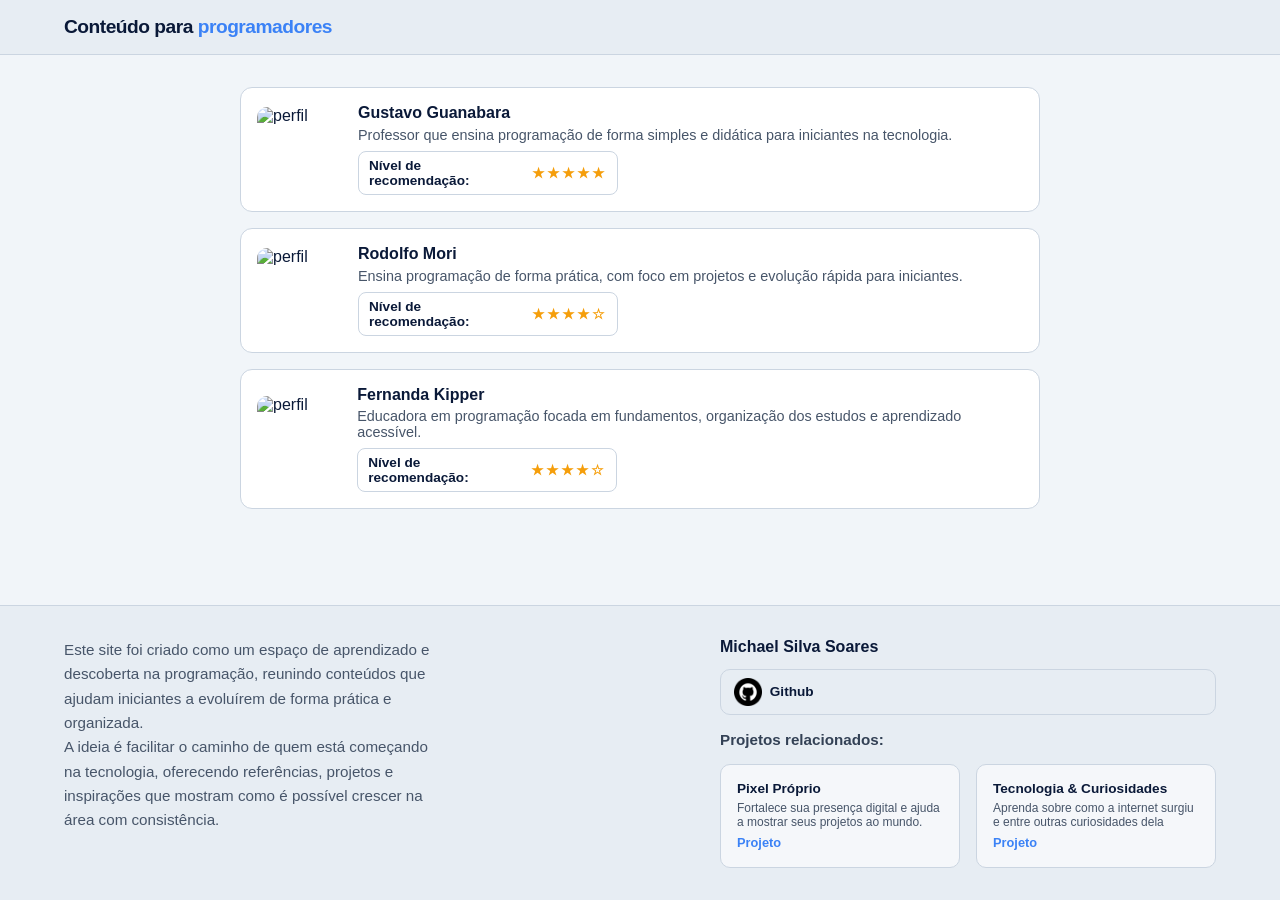
==== commit a4ea8b59: "add: fernanda kipper" ====
--- a/index.html
+++ b/index.html
@@ -5,7 +5,11 @@
     <meta name="viewport" content="width=device-width, initial-scale=1.0" />
     <title>Blogs & Tecnologias</title>
     <link rel="stylesheet" href="/assets/css/index.css" />
-    <link rel="shortcut icon" href="/assets/images/blogger.png" type="image/x-icon" />
+    <link
+      rel="shortcut icon"
+      href="/assets/images/blogger.png"
+      type="image/x-icon"
+    />
   </head>
   <body>
     <header class="main-header">
@@ -51,6 +55,24 @@
             </div>
           </div>
         </a>
+
+        <a href="/pages/kipper.html" class="card">
+          <img
+            src="https://avatars.githubusercontent.com/u/61896274?v=4"
+            alt="perfil"
+          />
+          <div class="card-info">
+            <h4>Fernanda Kipper</h4>
+            <p>
+              Educadora em programação focada em fundamentos, organização dos
+              estudos e aprendizado acessível.
+            </p>
+            <div class="rating">
+              <span>Nível de recomendação:</span>
+              <span class="stars">★★★★☆</span>
+            </div>
+          </div>
+        </a>
       </main>
     </section>
 
@@ -73,7 +95,12 @@
         <aside class="bloco-apresentation">
           <h4>Michael Silva Soares</h4>
 
-          <a href="https://github.com/michael-PSTL" target="_blank" rel="noopener noreferrer" class="github">
+          <a
+            href="https://github.com/michael-PSTL"
+            target="_blank"
+            rel="noopener noreferrer"
+            class="github"
+          >
             <img src="/assets/images/github.png" alt="Github" />
             <span>Github</span>
           </a>
@@ -82,7 +109,11 @@
         <h4 class="projects-title">Projetos relacionados:</h4>
 
         <div class="bloco-aside">
-          <a href="https://pixelproprio.netlify.app/" target="_blank" class="info-box">
+          <a
+            href="https://pixelproprio.netlify.app/"
+            target="_blank"
+            class="info-box"
+          >
             <h3>Pixel Próprio</h3>
             <p>
               Fortalece sua presença digital e ajuda a mostrar seus projetos ao
@@ -91,10 +122,14 @@
             <span class="badge">Projeto</span>
           </a>
 
-          <a href="https://curiosidadestecnologicas.netlify.app/" target="_blank" class="info-box">
+          <a
+            href="https://curiosidadestecnologicas.netlify.app/"
+            target="_blank"
+            class="info-box"
+          >
             <h3>Tecnologia & Curiosidades</h3>
             <p>
-              Aprenda sobre como a internet surgiu e entre outras curiosidades 
+              Aprenda sobre como a internet surgiu e entre outras curiosidades
               dela
             </p>
             <span class="badge">Projeto</span>
